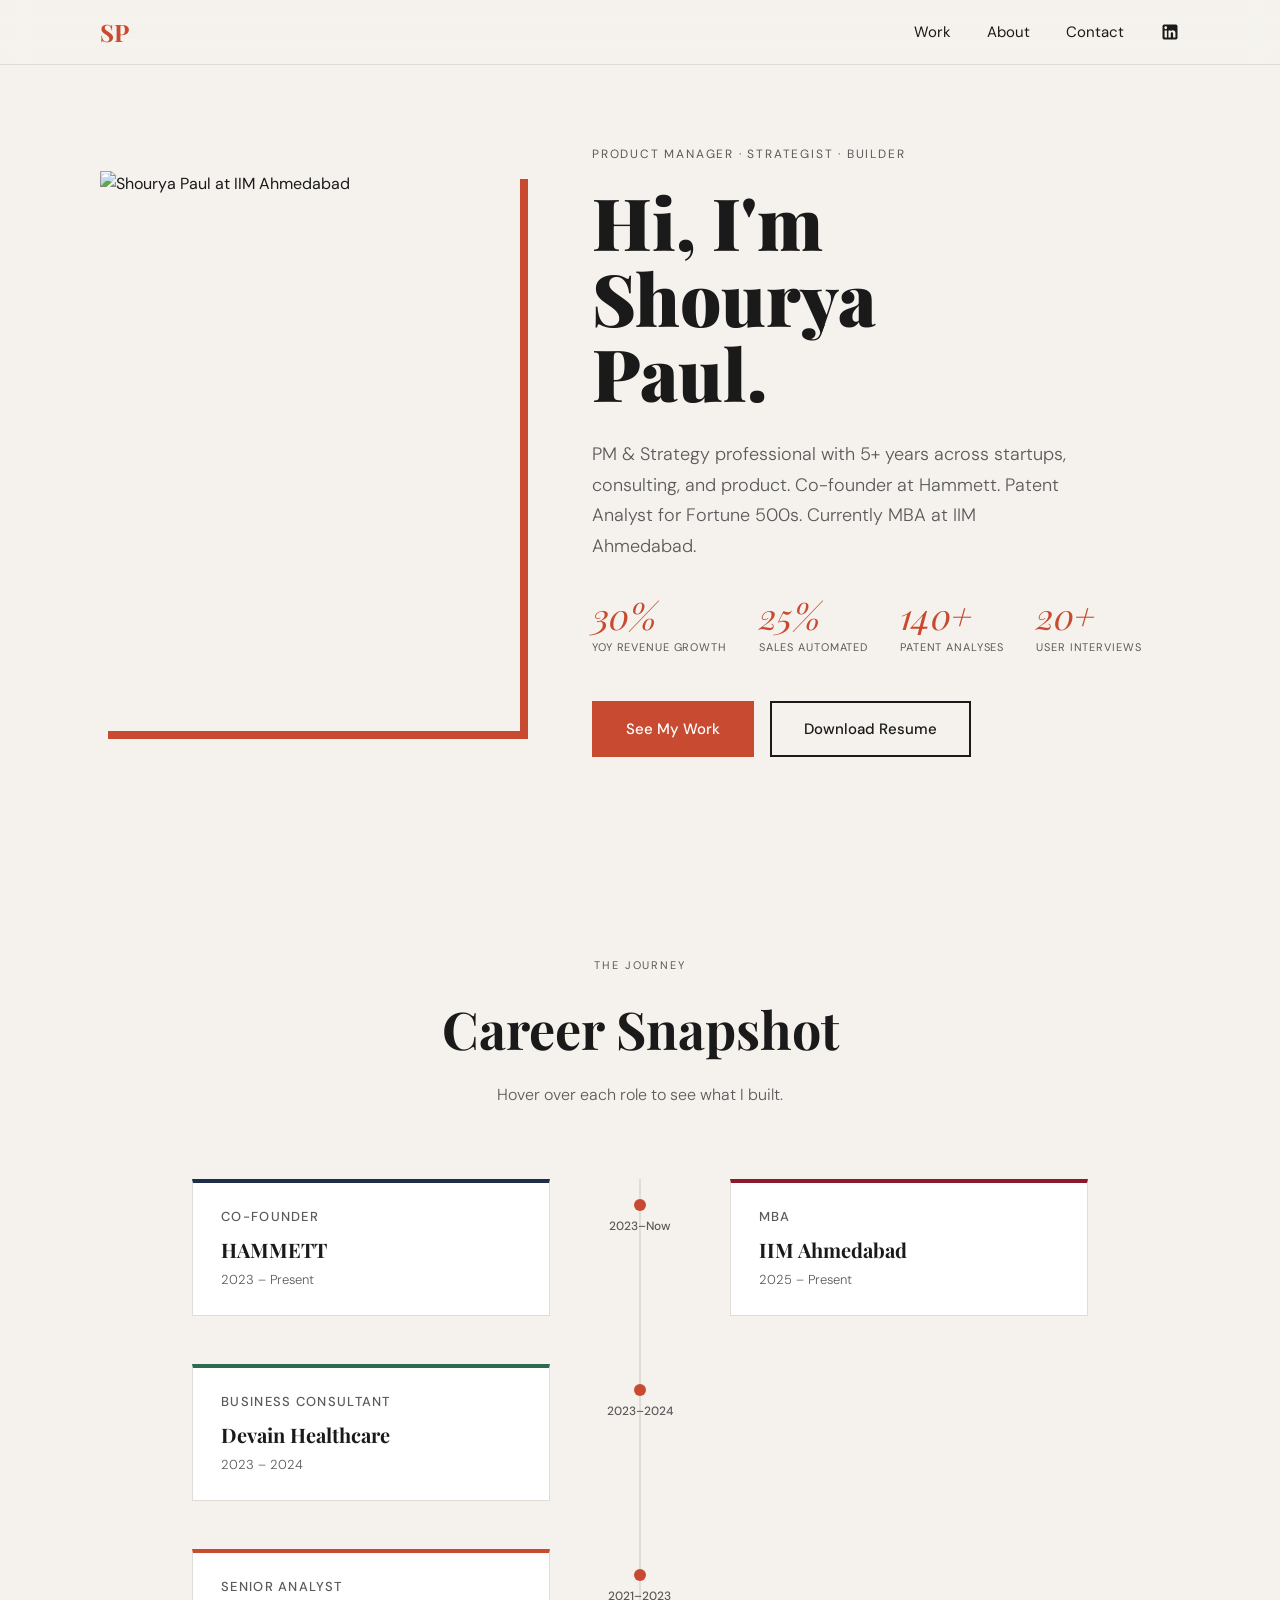
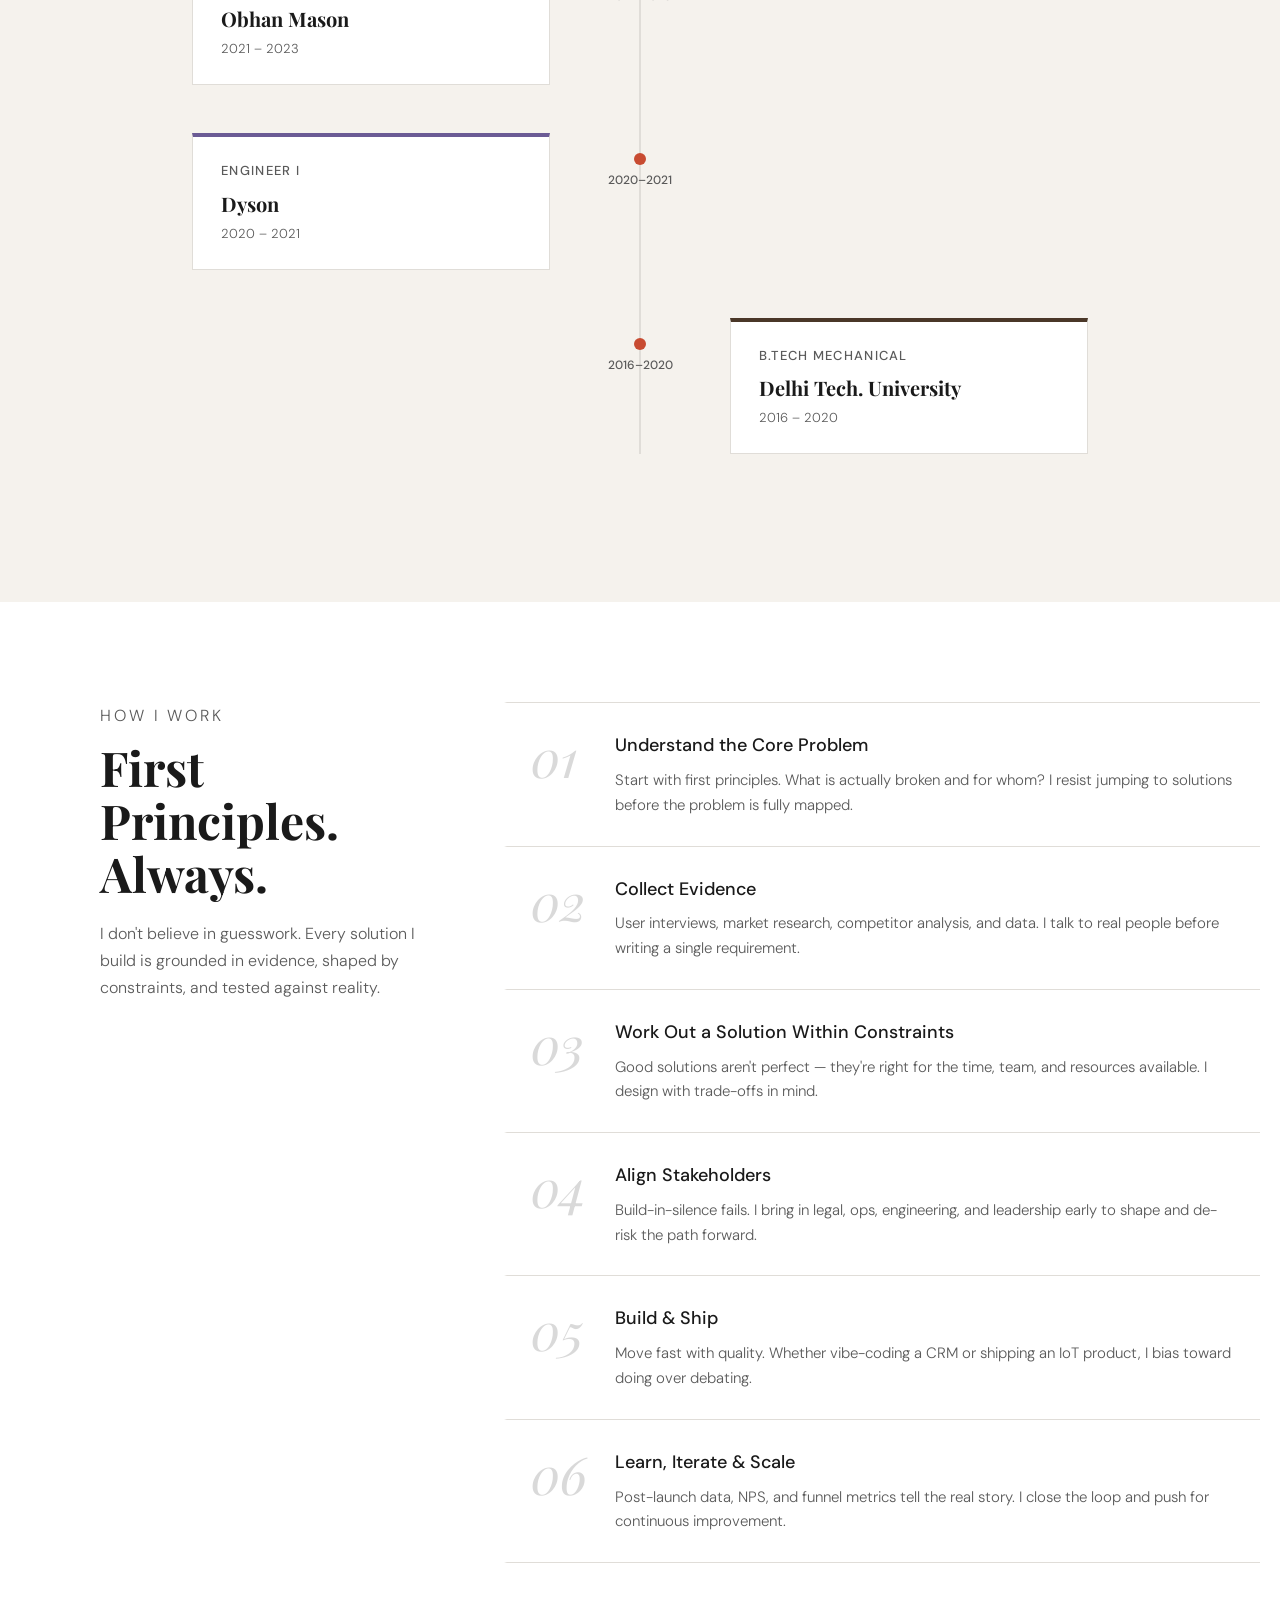
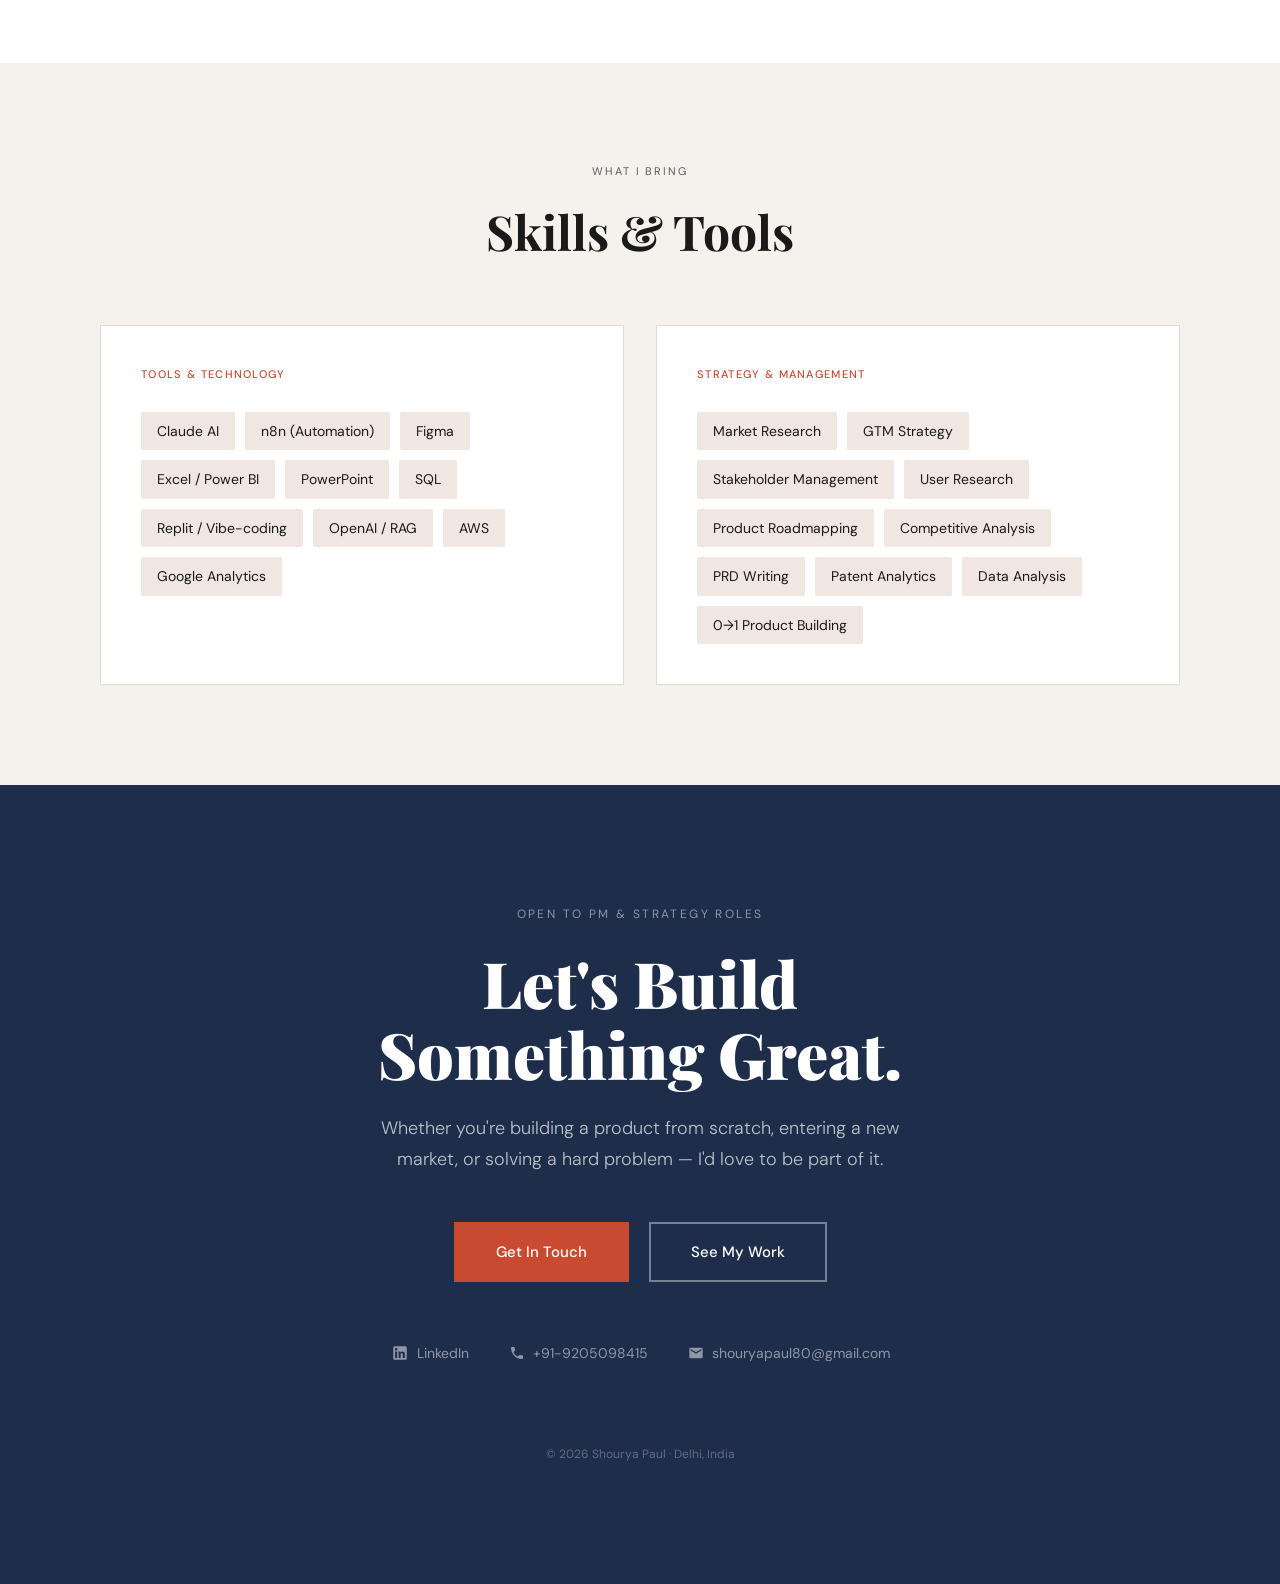
==== index.html @ 5bf144df "Add redesigned index.html" ====
<!DOCTYPE html>
<html lang="en">
<head>
  <meta charset="UTF-8">
  <meta name="viewport" content="width=device-width, initial-scale=1.0">
  <meta name="description" content="Shourya Paul — Product Manager, Strategist, Builder. MBA at IIM Ahmedabad. Co-founder at Hammett.">
  <title>Shourya Paul — PM & Strategy</title>
  <link href="https://fonts.googleapis.com/css2?family=Playfair+Display:ital,wght@0,700;0,900;1,700;1,900&family=DM+Sans:wght@300;400;500&display=swap" rel="stylesheet">

  <style>
    /* ===================== CSS VARIABLES ===================== */
    :root {
      --bg: #F5F2ED;
      --text-dark: #1A1A1A;
      --text-mid: #5A5A5A;
      --accent: #C84B31;
      --accent-light: #F0E6E2;
      --navy: #1E2D4A;
      --card-bg: #FFFFFF;
      --border: #E0DDD8;
    }

    /* ===================== RESET & BASE ===================== */
    *, *::before, *::after { box-sizing: border-box; margin: 0; padding: 0; }

    html { scroll-behavior: smooth; }

    body {
      background: var(--bg);
      color: var(--text-dark);
      font-family: 'DM Sans', sans-serif;
      font-weight: 400;
      line-height: 1.6;
      overflow-x: hidden;
    }

    a { text-decoration: none; color: inherit; }

    /* ===================== SCROLL FADE-IN ===================== */
    .fade-in-section {
      opacity: 0;
      transform: translateY(24px);
      transition: opacity 0.6s ease, transform 0.6s ease;
    }
    .fade-in-section.visible {
      opacity: 1;
      transform: translateY(0);
    }

    /* ===================== HERO FADE-UP ANIMATION ===================== */
    @keyframes fadeUp {
      from { opacity: 0; transform: translateY(20px); }
      to   { opacity: 1; transform: translateY(0); }
    }

    .anim-1 { animation: fadeUp 0.6s ease forwards; animation-delay: 0s; opacity: 0; }
    .anim-2 { animation: fadeUp 0.6s ease forwards; animation-delay: 0.15s; opacity: 0; }
    .anim-3 { animation: fadeUp 0.6s ease forwards; animation-delay: 0.3s; opacity: 0; }
    .anim-4 { animation: fadeUp 0.6s ease forwards; animation-delay: 0.45s; opacity: 0; }
    .anim-5 { animation: fadeUp 0.6s ease forwards; animation-delay: 0.6s; opacity: 0; }

    /* ===================== SECTION PADDING ===================== */
    .section-wrap {
      max-width: 1160px;
      margin: 0 auto;
      padding: 0 40px;
    }

    /* ===================== 1. NAV ===================== */
    nav {
      position: sticky;
      top: 0;
      z-index: 100;
      background: rgba(245, 242, 237, 0.85);
      backdrop-filter: blur(12px);
      -webkit-backdrop-filter: blur(12px);
      border-bottom: 1px solid var(--border);
    }

    .nav-inner {
      max-width: 1160px;
      margin: 0 auto;
      padding: 0 40px;
      height: 64px;
      display: flex;
      align-items: center;
      justify-content: space-between;
    }

    .nav-monogram {
      font-family: 'Playfair Display', serif;
      font-weight: 700;
      font-size: 24px;
      color: var(--accent);
      letter-spacing: 0.02em;
    }

    .nav-links {
      display: flex;
      align-items: center;
      gap: 36px;
      list-style: none;
    }

    .nav-links a {
      font-family: 'DM Sans', sans-serif;
      font-weight: 400;
      font-size: 15px;
      color: var(--text-dark);
      position: relative;
      transition: color 0.2s;
    }

    .nav-links a::after {
      content: '';
      position: absolute;
      bottom: -2px;
      left: 0;
      width: 0;
      height: 1px;
      background: var(--accent);
      transition: width 0.25s ease;
    }

    .nav-links a:hover { color: var(--accent); }
    .nav-links a:hover::after { width: 100%; }

    .nav-linkedin {
      display: flex;
      align-items: center;
    }

    .nav-linkedin svg { transition: opacity 0.2s; }
    .nav-linkedin:hover svg { opacity: 0.7; }

    /* ===================== 2. HERO ===================== */
    #hero {
      padding: 80px 0 100px;
    }

    .hero-grid {
      display: grid;
      grid-template-columns: 420px 1fr;
      gap: 72px;
      align-items: center;
    }

    .hero-image-wrap {
      transform: rotate(-1.5deg);
      flex-shrink: 0;
    }

    .hero-image-wrap img {
      width: 100%;
      aspect-ratio: 3/4;
      object-fit: cover;
      display: block;
      box-shadow: 8px 8px 0px var(--accent);
    }

    .hero-label {
      font-family: 'DM Sans', sans-serif;
      font-weight: 400;
      font-size: 12px;
      letter-spacing: 0.15em;
      color: var(--text-mid);
      text-transform: uppercase;
      margin-bottom: 20px;
    }

    h1.hero-name {
      font-family: 'Playfair Display', serif;
      font-weight: 900;
      font-size: 72px;
      line-height: 1.05;
      color: var(--text-dark);
      margin-bottom: 28px;
    }

    .hero-bio {
      font-family: 'DM Sans', sans-serif;
      font-weight: 300;
      font-size: 18px;
      color: var(--text-mid);
      max-width: 480px;
      line-height: 1.7;
      margin-bottom: 36px;
    }

    .metrics-bar {
      display: flex;
      gap: 32px;
      margin-bottom: 44px;
      flex-wrap: wrap;
    }

    .metric {
      display: flex;
      flex-direction: column;
    }

    .metric-number {
      font-family: 'Playfair Display', serif;
      font-style: italic;
      font-size: 36px;
      color: var(--accent);
      line-height: 1;
    }

    .metric-label {
      font-family: 'DM Sans', sans-serif;
      font-weight: 400;
      font-size: 11px;
      letter-spacing: 0.08em;
      text-transform: uppercase;
      color: var(--text-mid);
      margin-top: 6px;
    }

    .hero-ctas {
      display: flex;
      gap: 16px;
      flex-wrap: wrap;
    }

    .btn-filled {
      background: var(--accent);
      color: white;
      border: 2px solid var(--accent);
      padding: 14px 32px;
      font-family: 'DM Sans', sans-serif;
      font-weight: 500;
      font-size: 15px;
      cursor: pointer;
      transition: background 0.2s, color 0.2s;
      display: inline-block;
    }

    .btn-filled:hover {
      background: #a83a22;
      border-color: #a83a22;
    }

    .btn-outline {
      background: transparent;
      color: var(--text-dark);
      border: 2px solid var(--text-dark);
      padding: 14px 32px;
      font-family: 'DM Sans', sans-serif;
      font-weight: 500;
      font-size: 15px;
      cursor: pointer;
      transition: background 0.2s, color 0.2s;
      display: inline-block;
    }

    .btn-outline:hover {
      background: var(--text-dark);
      color: white;
    }

    /* ===================== SECTION LABEL STYLE ===================== */
    .section-label {
      font-family: 'DM Sans', sans-serif;
      font-weight: 400;
      font-size: 11px;
      letter-spacing: 0.18em;
      text-transform: uppercase;
      color: var(--text-mid);
      margin-bottom: 12px;
    }

    .section-h2 {
      font-family: 'Playfair Display', serif;
      font-weight: 700;
    }

    /* ===================== 3. CAREER SNAPSHOT ===================== */
    #career {
      padding: 100px 0;
      background: var(--bg);
    }

    .career-header {
      text-align: center;
      margin-bottom: 72px;
    }

    .career-header .section-h2 {
      font-size: 52px;
      color: var(--text-dark);
      margin-bottom: 12px;
    }

    .career-subtext {
      font-family: 'DM Sans', sans-serif;
      font-weight: 300;
      font-size: 16px;
      color: var(--text-mid);
    }

    /* Timeline */
    .timeline-container {
      position: relative;
      max-width: 960px;
      margin: 0 auto;
    }

    .timeline-center-line {
      position: absolute;
      left: 50%;
      top: 0;
      bottom: 0;
      width: 2px;
      background: var(--border);
      transform: translateX(-50%);
    }

    .timeline-row {
      display: flex;
      align-items: flex-start;
      gap: 0;
      margin-bottom: 48px;
      position: relative;
    }

    .timeline-row.left-side {
      flex-direction: row;
    }

    .timeline-row.right-side {
      flex-direction: row-reverse;
    }

    .timeline-card-wrap {
      width: 44%;
      padding: 0 32px;
      position: relative;
    }

    .timeline-spacer {
      width: 12%;
      display: flex;
      flex-direction: column;
      align-items: center;
      padding-top: 20px;
      flex-shrink: 0;
    }

    .timeline-dot {
      width: 12px;
      height: 12px;
      border-radius: 50%;
      background: var(--accent);
      flex-shrink: 0;
    }

    .timeline-year {
      font-family: 'DM Sans', sans-serif;
      font-weight: 500;
      font-size: 12px;
      color: var(--text-mid);
      margin-top: 6px;
      text-align: center;
      white-space: nowrap;
    }

    .timeline-card {
      background: var(--card-bg);
      border: 1px solid var(--border);
      border-top: 4px solid;
      padding: 24px 28px;
      position: relative;
      cursor: default;
      transition: transform 0.2s ease, box-shadow 0.2s ease;
    }

    .timeline-card:hover {
      transform: translateY(-2px);
      box-shadow: 0 8px 24px rgba(0,0,0,0.08);
    }

    .timeline-card-role {
      font-family: 'DM Sans', sans-serif;
      font-weight: 500;
      font-size: 13px;
      letter-spacing: 0.1em;
      text-transform: uppercase;
      color: var(--text-mid);
      margin-bottom: 6px;
    }

    .timeline-card-company {
      font-family: 'Playfair Display', serif;
      font-weight: 700;
      font-size: 20px;
      color: var(--text-dark);
      margin-bottom: 4px;
    }

    .timeline-card-period {
      font-family: 'DM Sans', sans-serif;
      font-weight: 300;
      font-size: 13px;
      color: var(--text-mid);
    }

    /* Tooltip */
    .timeline-tooltip {
      opacity: 0;
      transform: translateY(8px);
      transition: opacity 0.25s ease, transform 0.25s ease;
      pointer-events: none;
      position: absolute;
      top: calc(100% + 8px);
      left: 0;
      background: white;
      border-left: 4px solid var(--navy);
      box-shadow: 0 8px 24px rgba(0,0,0,0.12);
      padding: 16px 20px;
      border-radius: 4px;
      font-family: 'DM Sans', sans-serif;
      font-size: 14px;
      line-height: 1.6;
      max-width: 280px;
      z-index: 10;
      color: var(--text-dark);
    }

    .timeline-tooltip.active {
      opacity: 1;
      transform: translateY(0);
    }

    /* ===================== 4. WORK PHILOSOPHY ===================== */
    #philosophy {
      padding: 100px 0;
      background: white;
    }

    .philosophy-grid {
      display: grid;
      grid-template-columns: 30% 70%;
      gap: 80px;
      align-items: start;
    }

    .philosophy-left .section-h2 {
      font-size: 48px;
      color: var(--text-dark);
      line-height: 1.1;
      margin-bottom: 20px;
    }

    .philosophy-left p {
      font-family: 'DM Sans', sans-serif;
      font-weight: 300;
      font-size: 16px;
      color: var(--text-mid);
      line-height: 1.7;
    }

    .philosophy-steps {
      list-style: none;
    }

    .philosophy-step {
      display: flex;
      gap: 24px;
      align-items: flex-start;
      padding: 28px 24px;
      border-bottom: 1px solid var(--border);
      transition: background 0.2s ease, border-left 0.2s ease;
      border-left: 3px solid transparent;
      cursor: default;
    }

    .philosophy-step:first-child {
      border-top: 1px solid var(--border);
    }

    .philosophy-step:hover {
      background: var(--accent-light);
      border-left-color: var(--accent);
    }

    .step-number {
      font-family: 'Playfair Display', serif;
      font-style: italic;
      font-size: 52px;
      color: var(--accent-light);
      line-height: 1;
      flex-shrink: 0;
      width: 60px;
      filter: contrast(1.5) brightness(0.85);
    }

    .philosophy-step:hover .step-number {
      color: #e5c0b8;
    }

    .step-content {}

    .step-title {
      font-family: 'DM Sans', sans-serif;
      font-weight: 500;
      font-size: 18px;
      color: var(--text-dark);
      margin-bottom: 8px;
    }

    .step-desc {
      font-family: 'DM Sans', sans-serif;
      font-weight: 300;
      font-size: 15px;
      color: var(--text-mid);
      line-height: 1.65;
    }

    /* ===================== 5. SKILLS ===================== */
    #skills {
      padding: 100px 0;
      background: var(--bg);
    }

    .skills-header {
      text-align: center;
      margin-bottom: 56px;
    }

    .skills-header .section-h2 {
      font-size: 48px;
      color: var(--text-dark);
    }

    .skills-grid {
      display: grid;
      grid-template-columns: 1fr 1fr;
      gap: 32px;
    }

    .skills-card {
      background: var(--card-bg);
      border: 1px solid var(--border);
      padding: 40px;
    }

    .skills-card-heading {
      font-family: 'DM Sans', sans-serif;
      font-weight: 500;
      font-size: 11px;
      letter-spacing: 0.12em;
      text-transform: uppercase;
      color: var(--accent);
      margin-bottom: 28px;
    }

    .pills {
      display: flex;
      flex-wrap: wrap;
      gap: 10px;
    }

    .pill {
      background: var(--accent-light);
      color: var(--text-dark);
      padding: 8px 16px;
      font-family: 'DM Sans', sans-serif;
      font-weight: 400;
      font-size: 14px;
      border-radius: 2px;
      transition: background 0.2s, color 0.2s;
      cursor: default;
    }

    .pill:hover {
      background: var(--navy);
      color: white;
    }

    /* ===================== 6. CTA SECTION ===================== */
    #cta {
      padding: 120px 0;
      background: var(--navy);
      text-align: center;
    }

    .cta-label {
      font-family: 'DM Sans', sans-serif;
      font-weight: 400;
      font-size: 12px;
      letter-spacing: 0.2em;
      text-transform: uppercase;
      color: rgba(255,255,255,0.5);
      margin-bottom: 24px;
    }

    h2.cta-heading {
      font-family: 'Playfair Display', serif;
      font-weight: 900;
      font-size: 64px;
      color: white;
      line-height: 1.1;
      margin-bottom: 24px;
    }

    .cta-body {
      font-family: 'DM Sans', sans-serif;
      font-weight: 300;
      font-size: 18px;
      color: rgba(255,255,255,0.7);
      max-width: 520px;
      margin: 0 auto;
      line-height: 1.7;
    }

    .cta-buttons {
      display: flex;
      justify-content: center;
      gap: 20px;
      margin-top: 48px;
      flex-wrap: wrap;
    }

    .btn-cta-filled {
      background: var(--accent);
      color: white;
      border: 2px solid var(--accent);
      padding: 16px 40px;
      font-family: 'DM Sans', sans-serif;
      font-weight: 500;
      font-size: 15px;
      cursor: pointer;
      transition: background 0.2s;
      display: inline-block;
    }

    .btn-cta-filled:hover { background: #a83a22; border-color: #a83a22; }

    .btn-cta-outline {
      background: transparent;
      color: white;
      border: 2px solid rgba(255,255,255,0.4);
      padding: 16px 40px;
      font-family: 'DM Sans', sans-serif;
      font-weight: 500;
      font-size: 15px;
      cursor: pointer;
      transition: border-color 0.2s, background 0.2s;
      display: inline-block;
    }

    .btn-cta-outline:hover {
      border-color: white;
      background: rgba(255,255,255,0.08);
    }

    .cta-contact-row {
      display: flex;
      justify-content: center;
      align-items: center;
      gap: 40px;
      margin-top: 60px;
      opacity: 0.5;
      color: white;
      flex-wrap: wrap;
    }

    .cta-contact-row a {
      color: white;
      font-family: 'DM Sans', sans-serif;
      font-size: 14px;
      display: flex;
      align-items: center;
      gap: 8px;
      transition: opacity 0.2s;
    }

    .cta-contact-row a:hover { opacity: 0.8; }

    .cta-footer-line {
      margin-top: 80px;
      font-family: 'DM Sans', sans-serif;
      font-size: 12px;
      color: rgba(255,255,255,0.3);
    }

    /* ===================== RESPONSIVE ===================== */
    @media (max-width: 900px) {
      .hero-grid {
        grid-template-columns: 300px 1fr;
        gap: 48px;
      }
      h1.hero-name { font-size: 56px; }
    }

    @media (max-width: 768px) {
      .section-wrap { padding: 0 24px; }
      .nav-inner { padding: 0 24px; }

      .hero-grid {
        grid-template-columns: 1fr;
        gap: 40px;
      }
      .hero-image-wrap { max-width: 280px; margin: 0 auto; }
      h1.hero-name { font-size: 48px; }

      .metrics-bar {
        display: grid;
        grid-template-columns: 1fr 1fr;
        gap: 24px;
      }

      .timeline-center-line { display: none; }
      .timeline-row { display: block; }
      .timeline-card-wrap { width: 90%; margin: 0 auto 24px; padding: 0; }
      .timeline-spacer { display: none; }

      .philosophy-grid { grid-template-columns: 1fr; gap: 40px; }
      .philosophy-left .section-h2 { font-size: 36px; }

      .skills-grid { grid-template-columns: 1fr; }

      h2.cta-heading { font-size: 40px; }

      #hero { padding: 48px 0 60px; }
      #career, #philosophy, #skills { padding: 60px 0; }
      #cta { padding: 80px 0; }

      .nav-links { gap: 20px; }
    }
  </style>
</head>
<body>

  <!-- ===================== NAV ===================== -->
  <nav>
    <div class="nav-inner">
      <a href="/" class="nav-monogram">SP</a>
      <ul class="nav-links">
        <li><a href="/work.html">Work</a></li>
        <li><a href="/about.html">About</a></li>
        <li><a href="/contact.html">Contact</a></li>
        <li>
          <a href="https://linkedin.com/in/shourya-paul22" target="_blank" rel="noopener noreferrer" class="nav-linkedin" aria-label="LinkedIn">
            <svg width="20" height="20" viewBox="0 0 24 24" fill="#1A1A1A">
              <path d="M19 3a2 2 0 0 1 2 2v14a2 2 0 0 1-2 2H5a2 2 0 0 1-2-2V5a2 2 0 0 1 2-2h14m-.5 15.5v-5.3a3.26 3.26 0 0 0-3.26-3.26c-.85 0-1.84.52-2.32 1.3v-1.11h-2.79v8.37h2.79v-4.93c0-.77.62-1.4 1.39-1.4a1.4 1.4 0 0 1 1.4 1.4v4.93h2.79M6.88 8.56a1.68 1.68 0 0 0 1.68-1.68c0-.93-.75-1.69-1.68-1.69a1.69 1.69 0 0 0-1.69 1.69c0 .93.76 1.68 1.69 1.68m1.39 9.94v-8.37H5.5v8.37h2.77z"/>
            </svg>
          </a>
        </li>
      </ul>
    </div>
  </nav>

  <!-- ===================== HERO ===================== -->
  <section id="hero">
    <div class="section-wrap">
      <div class="hero-grid">

        <!-- Left: Photo -->
        <div class="hero-image-wrap anim-1">
          <img src="assets/images/iim-sp.jpg" alt="Shourya Paul at IIM Ahmedabad">
        </div>

        <!-- Right: Text -->
        <div class="hero-text">
          <p class="hero-label anim-1">Product Manager &middot; Strategist &middot; Builder</p>

          <h1 class="hero-name anim-2">Hi, I'm<br>Shourya<br>Paul.</h1>

          <p class="hero-bio anim-3">PM &amp; Strategy professional with 5+ years across startups, consulting, and product. Co-founder at Hammett. Patent Analyst for Fortune 500s. Currently MBA at IIM Ahmedabad.</p>

          <div class="metrics-bar anim-4">
            <div class="metric">
              <span class="metric-number">30%</span>
              <span class="metric-label">YoY Revenue Growth</span>
            </div>
            <div class="metric">
              <span class="metric-number">25%</span>
              <span class="metric-label">Sales Automated</span>
            </div>
            <div class="metric">
              <span class="metric-number">140+</span>
              <span class="metric-label">Patent Analyses</span>
            </div>
            <div class="metric">
              <span class="metric-number">20+</span>
              <span class="metric-label">User Interviews</span>
            </div>
          </div>

          <div class="hero-ctas anim-5">
            <a href="/work.html" class="btn-filled">See My Work</a>
            <a href="resume.pdf" class="btn-outline" download>Download Resume</a>
          </div>
        </div>

      </div>
    </div>
  </section>

  <!-- ===================== CAREER SNAPSHOT ===================== -->
  <section id="career" class="fade-in-section">
    <div class="section-wrap">
      <div class="career-header">
        <p class="section-label">The Journey</p>
        <h2 class="section-h2">Career Snapshot</h2>
        <p class="career-subtext">Hover over each role to see what I built.</p>
      </div>

      <div class="timeline-container">
        <div class="timeline-center-line"></div>

        <!-- Row 1: Hammett (Left) + IIM (Right) -->
        <div class="timeline-row left-side">
          <div class="timeline-card-wrap">
            <div class="timeline-card" style="border-top-color: #1E2D4A;">
              <div class="timeline-card-role">Co-Founder</div>
              <div class="timeline-card-company">HAMMETT</div>
              <div class="timeline-card-period">2023 – Present</div>
              <div class="timeline-tooltip">Built IoT products for pool automation. Grew revenue 30% YoY. Shipped RAG chatbot (25% inquiry automation), Power BI dashboards, and a custom CRM. Led 20+ user interviews to drive product decisions.</div>
            </div>
          </div>
          <div class="timeline-spacer">
            <div class="timeline-dot"></div>
            <div class="timeline-year">2023–Now</div>
          </div>
          <div class="timeline-card-wrap">
            <div class="timeline-card" style="border-top-color: #8B1A2E;">
              <div class="timeline-card-role">MBA</div>
              <div class="timeline-card-company">IIM Ahmedabad</div>
              <div class="timeline-card-period">2025 – Present</div>
              <div class="timeline-tooltip">Blended PGP program. Focused on strategy, product management, and business leadership.</div>
            </div>
          </div>
        </div>

        <!-- Row 2: Devain (Left) -->
        <div class="timeline-row left-side">
          <div class="timeline-card-wrap">
            <div class="timeline-card" style="border-top-color: #2D6A4F;">
              <div class="timeline-card-role">Business Consultant</div>
              <div class="timeline-card-company">Devain Healthcare</div>
              <div class="timeline-card-period">2023 – 2024</div>
              <div class="timeline-tooltip">Launched a hospital discovery platform. Led product roadmap, SEO improvements, and scoped the mobile app for next phase.</div>
            </div>
          </div>
          <div class="timeline-spacer">
            <div class="timeline-dot"></div>
            <div class="timeline-year">2023–2024</div>
          </div>
          <div class="timeline-card-wrap"></div>
        </div>

        <!-- Row 3: Obhan Mason (Left) -->
        <div class="timeline-row left-side">
          <div class="timeline-card-wrap">
            <div class="timeline-card" style="border-top-color: #C84B31;">
              <div class="timeline-card-role">Senior Analyst</div>
              <div class="timeline-card-company">Obhan Mason</div>
              <div class="timeline-card-period">2021 – 2023</div>
              <div class="timeline-tooltip">140+ patentability analyses for Fortune 500 clients in mobility &amp; EV. Conducted teardown analysis for 10+ litigation cases. Built AI policy to streamline patent drafting.</div>
            </div>
          </div>
          <div class="timeline-spacer">
            <div class="timeline-dot"></div>
            <div class="timeline-year">2021–2023</div>
          </div>
          <div class="timeline-card-wrap"></div>
        </div>

        <!-- Row 4: Dyson (Left) -->
        <div class="timeline-row left-side">
          <div class="timeline-card-wrap">
            <div class="timeline-card" style="border-top-color: #6B5B95;">
              <div class="timeline-card-role">Engineer I</div>
              <div class="timeline-card-company">Dyson</div>
              <div class="timeline-card-period">2020 – 2021</div>
              <div class="timeline-tooltip">Root-cause analysis of appliance failures. Implemented maintenance practices during COVID, reducing downtime by 8%.</div>
            </div>
          </div>
          <div class="timeline-spacer">
            <div class="timeline-dot"></div>
            <div class="timeline-year">2020–2021</div>
          </div>
          <div class="timeline-card-wrap"></div>
        </div>

        <!-- Row 5: DTU (Right) -->
        <div class="timeline-row right-side">
          <div class="timeline-card-wrap">
            <div class="timeline-card" style="border-top-color: #4A3728;">
              <div class="timeline-card-role">B.Tech Mechanical</div>
              <div class="timeline-card-company">Delhi Tech. University</div>
              <div class="timeline-card-period">2016 – 2020</div>
              <div class="timeline-tooltip">7.7 GPA. Published research paper at SAE US World Congress. Led sponsorship for EV Formula Student team, securing 8+ lakh INR.</div>
            </div>
          </div>
          <div class="timeline-spacer">
            <div class="timeline-dot"></div>
            <div class="timeline-year">2016–2020</div>
          </div>
          <div class="timeline-card-wrap"></div>
        </div>

      </div>
    </div>
  </section>

  <!-- ===================== WORK PHILOSOPHY ===================== -->
  <section id="philosophy" class="fade-in-section">
    <div class="section-wrap">
      <div class="philosophy-grid">

        <div class="philosophy-left">
          <p class="section-label">How I Work</p>
          <h2 class="section-h2">First Principles.<br>Always.</h2>
          <p>I don't believe in guesswork. Every solution I build is grounded in evidence, shaped by constraints, and tested against reality.</p>
        </div>

        <div class="philosophy-right">
          <ul class="philosophy-steps">
            <li class="philosophy-step">
              <span class="step-number">01</span>
              <div class="step-content">
                <div class="step-title">Understand the Core Problem</div>
                <div class="step-desc">Start with first principles. What is actually broken and for whom? I resist jumping to solutions before the problem is fully mapped.</div>
              </div>
            </li>
            <li class="philosophy-step">
              <span class="step-number">02</span>
              <div class="step-content">
                <div class="step-title">Collect Evidence</div>
                <div class="step-desc">User interviews, market research, competitor analysis, and data. I talk to real people before writing a single requirement.</div>
              </div>
            </li>
            <li class="philosophy-step">
              <span class="step-number">03</span>
              <div class="step-content">
                <div class="step-title">Work Out a Solution Within Constraints</div>
                <div class="step-desc">Good solutions aren't perfect — they're right for the time, team, and resources available. I design with trade-offs in mind.</div>
              </div>
            </li>
            <li class="philosophy-step">
              <span class="step-number">04</span>
              <div class="step-content">
                <div class="step-title">Align Stakeholders</div>
                <div class="step-desc">Build-in-silence fails. I bring in legal, ops, engineering, and leadership early to shape and de-risk the path forward.</div>
              </div>
            </li>
            <li class="philosophy-step">
              <span class="step-number">05</span>
              <div class="step-content">
                <div class="step-title">Build & Ship</div>
                <div class="step-desc">Move fast with quality. Whether vibe-coding a CRM or shipping an IoT product, I bias toward doing over debating.</div>
              </div>
            </li>
            <li class="philosophy-step">
              <span class="step-number">06</span>
              <div class="step-content">
                <div class="step-title">Learn, Iterate & Scale</div>
                <div class="step-desc">Post-launch data, NPS, and funnel metrics tell the real story. I close the loop and push for continuous improvement.</div>
              </div>
            </li>
          </ul>
        </div>

      </div>
    </div>
  </section>

  <!-- ===================== SKILLS ===================== -->
  <section id="skills" class="fade-in-section">
    <div class="section-wrap">
      <div class="skills-header">
        <p class="section-label">What I Bring</p>
        <h2 class="section-h2">Skills &amp; Tools</h2>
      </div>

      <div class="skills-grid">
        <!-- Tools -->
        <div class="skills-card">
          <div class="skills-card-heading">Tools &amp; Technology</div>
          <div class="pills">
            <span class="pill">Claude AI</span>
            <span class="pill">n8n (Automation)</span>
            <span class="pill">Figma</span>
            <span class="pill">Excel / Power BI</span>
            <span class="pill">PowerPoint</span>
            <span class="pill">SQL</span>
            <span class="pill">Replit / Vibe-coding</span>
            <span class="pill">OpenAI / RAG</span>
            <span class="pill">AWS</span>
            <span class="pill">Google Analytics</span>
          </div>
        </div>

        <!-- Management -->
        <div class="skills-card">
          <div class="skills-card-heading">Strategy &amp; Management</div>
          <div class="pills">
            <span class="pill">Market Research</span>
            <span class="pill">GTM Strategy</span>
            <span class="pill">Stakeholder Management</span>
            <span class="pill">User Research</span>
            <span class="pill">Product Roadmapping</span>
            <span class="pill">Competitive Analysis</span>
            <span class="pill">PRD Writing</span>
            <span class="pill">Patent Analytics</span>
            <span class="pill">Data Analysis</span>
            <span class="pill">0→1 Product Building</span>
          </div>
        </div>
      </div>
    </div>
  </section>

  <!-- ===================== CTA ===================== -->
  <section id="cta" class="fade-in-section">
    <div class="section-wrap">
      <p class="cta-label">Open to PM &amp; Strategy Roles</p>
      <h2 class="cta-heading">Let's Build<br>Something Great.</h2>
      <p class="cta-body">Whether you're building a product from scratch, entering a new market, or solving a hard problem — I'd love to be part of it.</p>

      <div class="cta-buttons">
        <a href="mailto:shouryapaul80@gmail.com" class="btn-cta-filled">Get In Touch</a>
        <a href="/work.html" class="btn-cta-outline">See My Work</a>
      </div>

      <div class="cta-contact-row">
        <a href="https://linkedin.com/in/shourya-paul22" target="_blank" rel="noopener noreferrer">
          <svg width="18" height="18" viewBox="0 0 24 24" fill="white">
            <path d="M19 3a2 2 0 0 1 2 2v14a2 2 0 0 1-2 2H5a2 2 0 0 1-2-2V5a2 2 0 0 1 2-2h14m-.5 15.5v-5.3a3.26 3.26 0 0 0-3.26-3.26c-.85 0-1.84.52-2.32 1.3v-1.11h-2.79v8.37h2.79v-4.93c0-.77.62-1.4 1.39-1.4a1.4 1.4 0 0 1 1.4 1.4v4.93h2.79M6.88 8.56a1.68 1.68 0 0 0 1.68-1.68c0-.93-.75-1.69-1.68-1.69a1.69 1.69 0 0 0-1.69 1.69c0 .93.76 1.68 1.69 1.68m1.39 9.94v-8.37H5.5v8.37h2.77z"/>
          </svg>
          LinkedIn
        </a>
        <a href="tel:+919205098415">
          <svg width="16" height="16" viewBox="0 0 24 24" fill="white">
            <path d="M6.62 10.79c1.44 2.83 3.76 5.14 6.59 6.59l2.2-2.2c.27-.27.67-.36 1.02-.24 1.12.37 2.33.57 3.57.57.55 0 1 .45 1 1V20c0 .55-.45 1-1 1-9.39 0-17-7.61-17-17 0-.55.45-1 1-1h3.5c.55 0 1 .45 1 1 0 1.25.2 2.45.57 3.57.11.35.03.74-.25 1.02l-2.2 2.2z"/>
          </svg>
          +91-9205098415
        </a>
        <a href="mailto:shouryapaul80@gmail.com">
          <svg width="16" height="16" viewBox="0 0 24 24" fill="white">
            <path d="M20 4H4c-1.1 0-1.99.9-1.99 2L2 18c0 1.1.89 2 2 2h16c1.1 0 2-.9 2-2V6c0-1.1-.9-2-2-2zm0 4l-8 5-8-5V6l8 5 8-5v2z"/>
          </svg>
          shouryapaul80@gmail.com
        </a>
      </div>

      <p class="cta-footer-line">© 2026 Shourya Paul &middot; Delhi, India</p>
    </div>
  </section>

  <!-- ===================== JS ===================== -->
  <script>
    // 1. Smooth scroll for anchor links
    document.querySelectorAll('a[href^="#"]').forEach(a => {
      a.addEventListener('click', e => {
        e.preventDefault();
        document.querySelector(a.getAttribute('href'))?.scrollIntoView({ behavior: 'smooth' });
      });
    });

    // 2. Timeline card hover — show/hide detail tooltip
    document.querySelectorAll('.timeline-card').forEach(card => {
      const tooltip = card.querySelector('.timeline-tooltip');
      if (!tooltip) return;
      card.addEventListener('mouseenter', () => tooltip.classList.add('active'));
      card.addEventListener('mouseleave', () => tooltip.classList.remove('active'));
    });

    // 3. Scroll-triggered fade-in for sections
    const observer = new IntersectionObserver((entries) => {
      entries.forEach(e => {
        if (e.isIntersecting) e.target.classList.add('visible');
      });
    }, { threshold: 0.1 });

    document.querySelectorAll('.fade-in-section').forEach(el => observer.observe(el));
  </script>

</body>
</html>
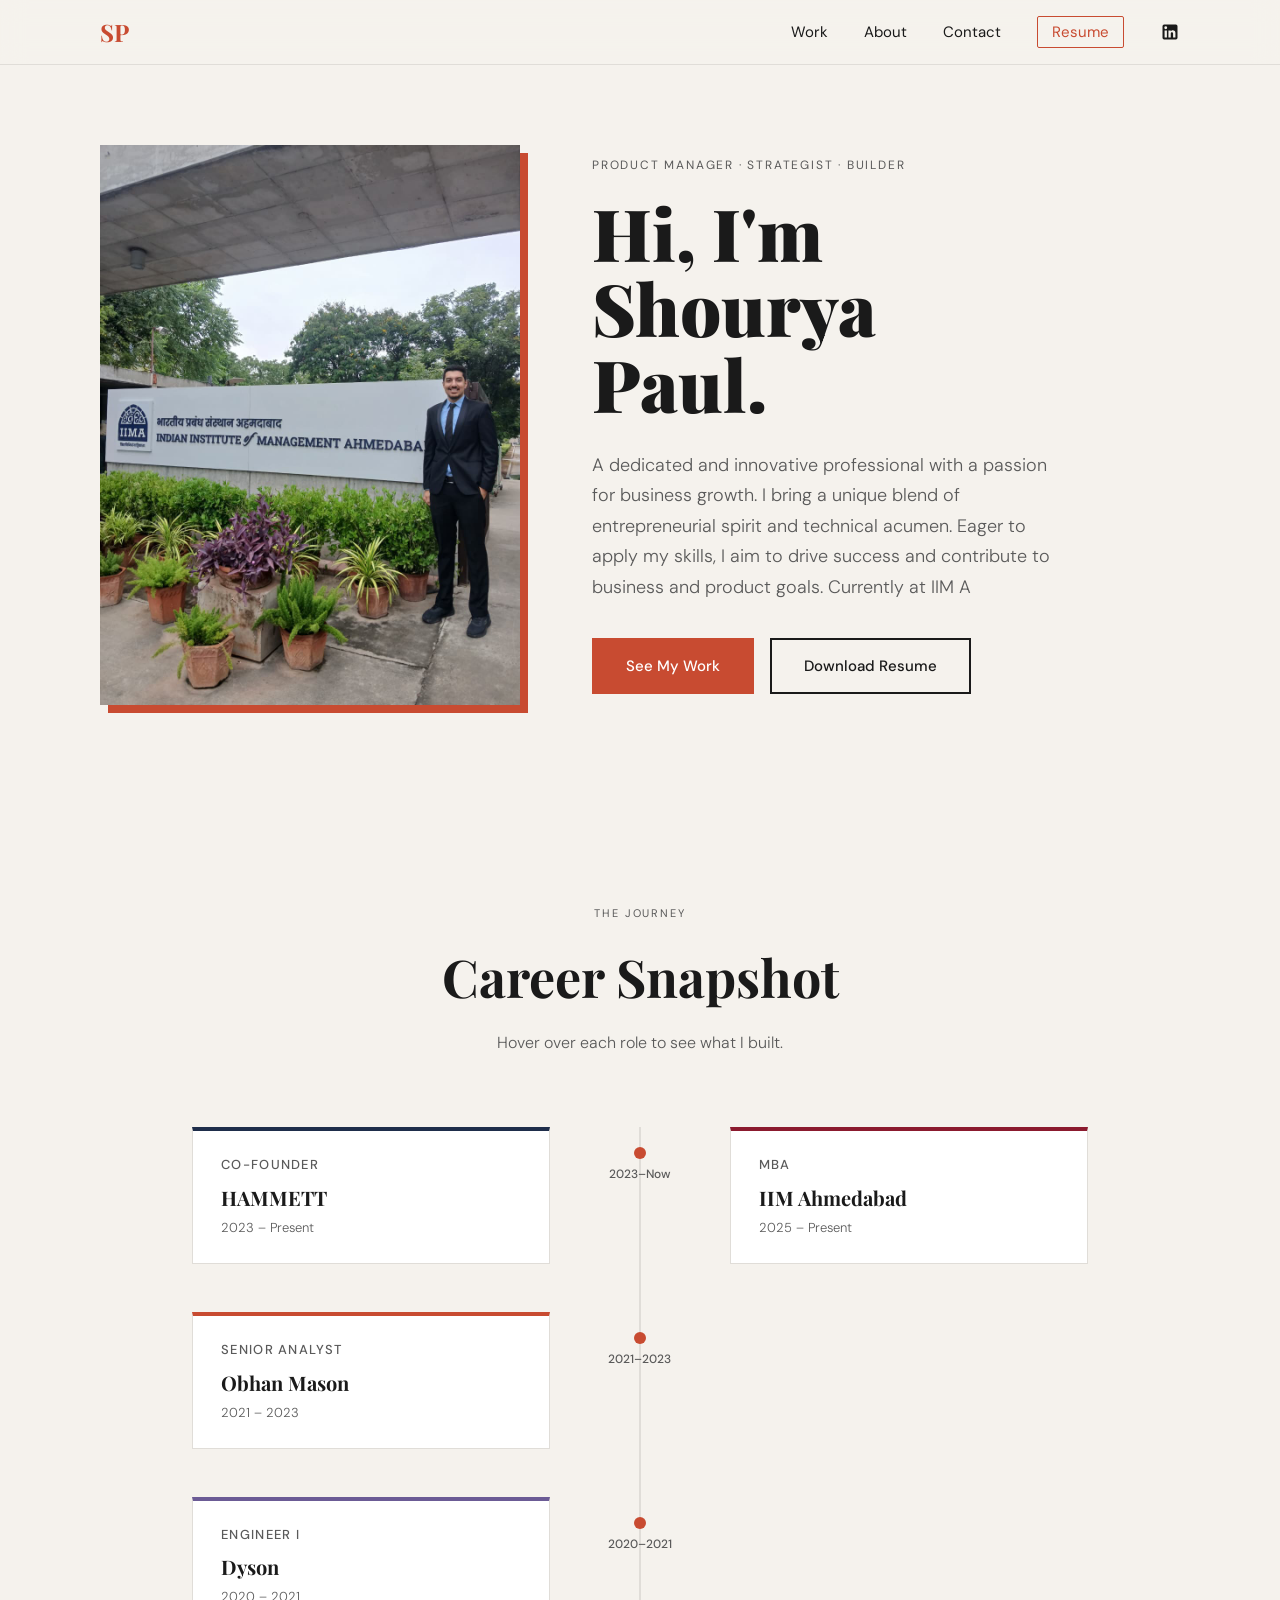
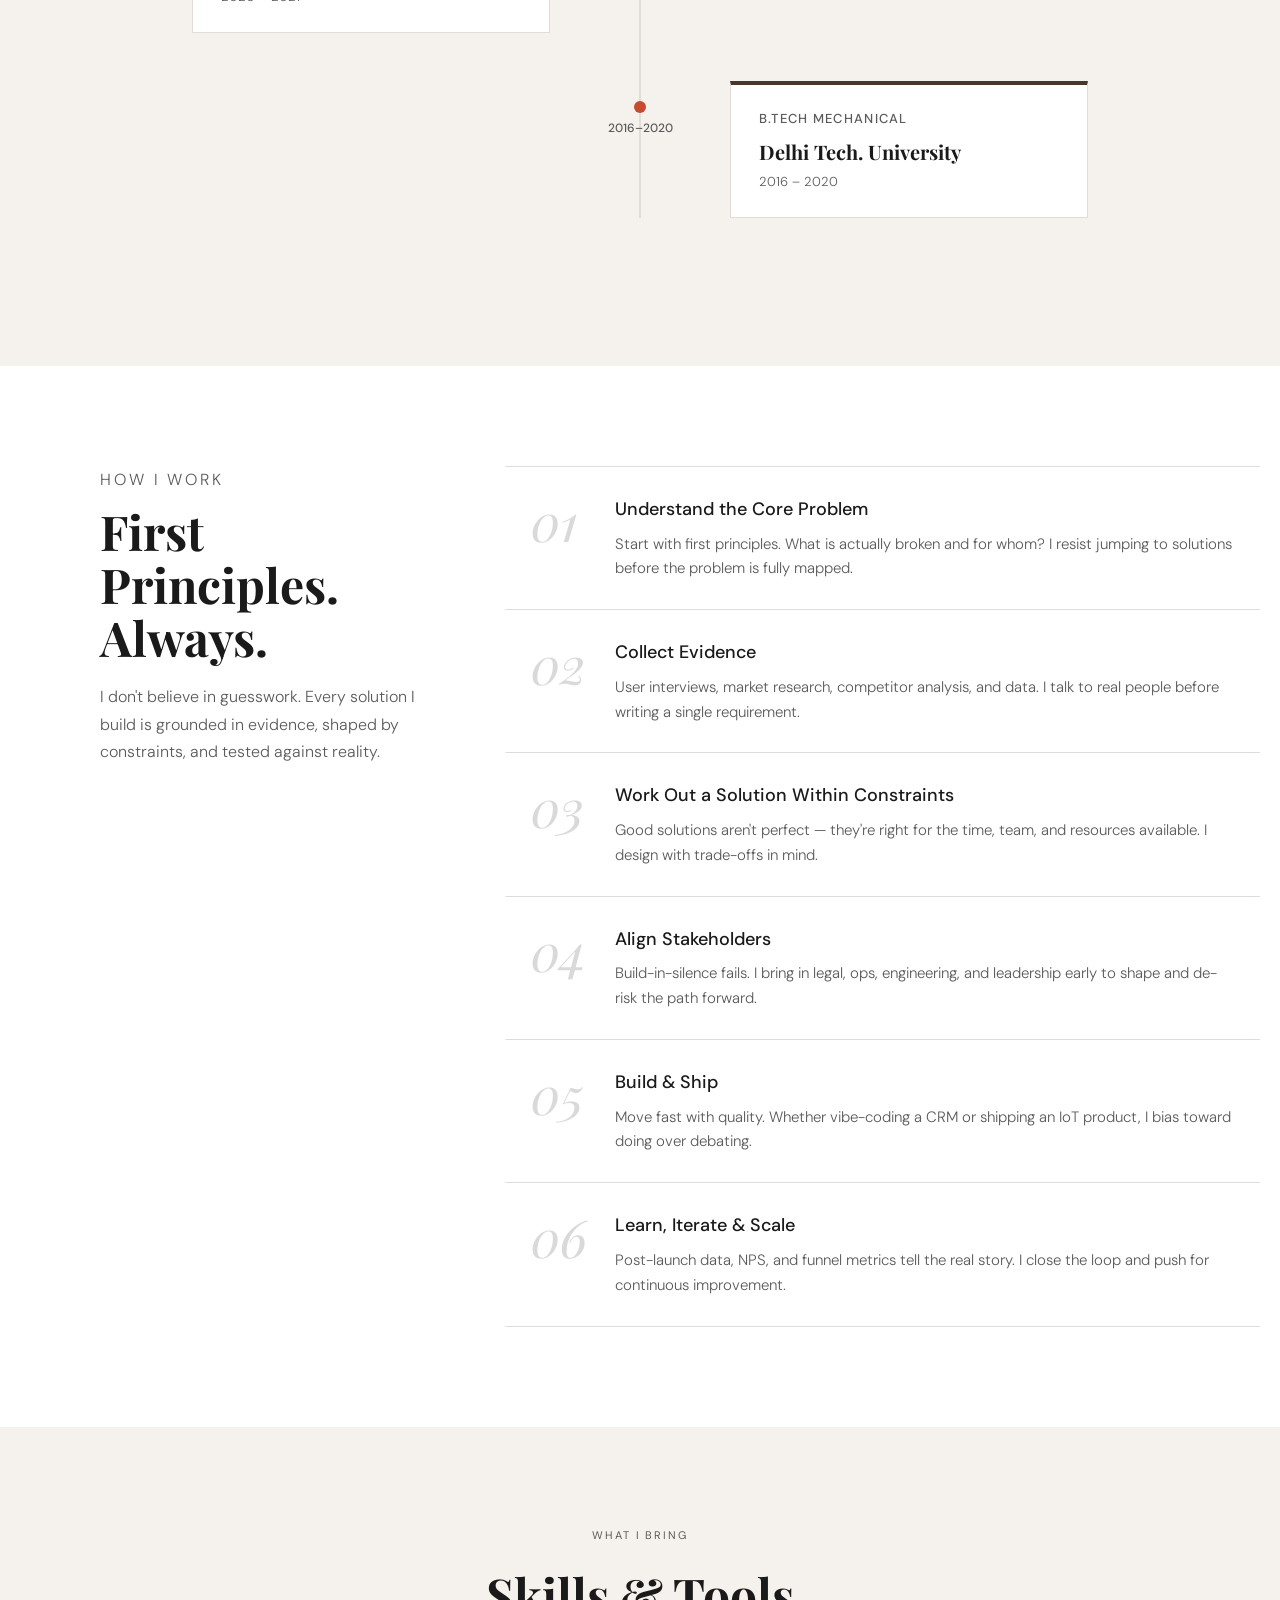
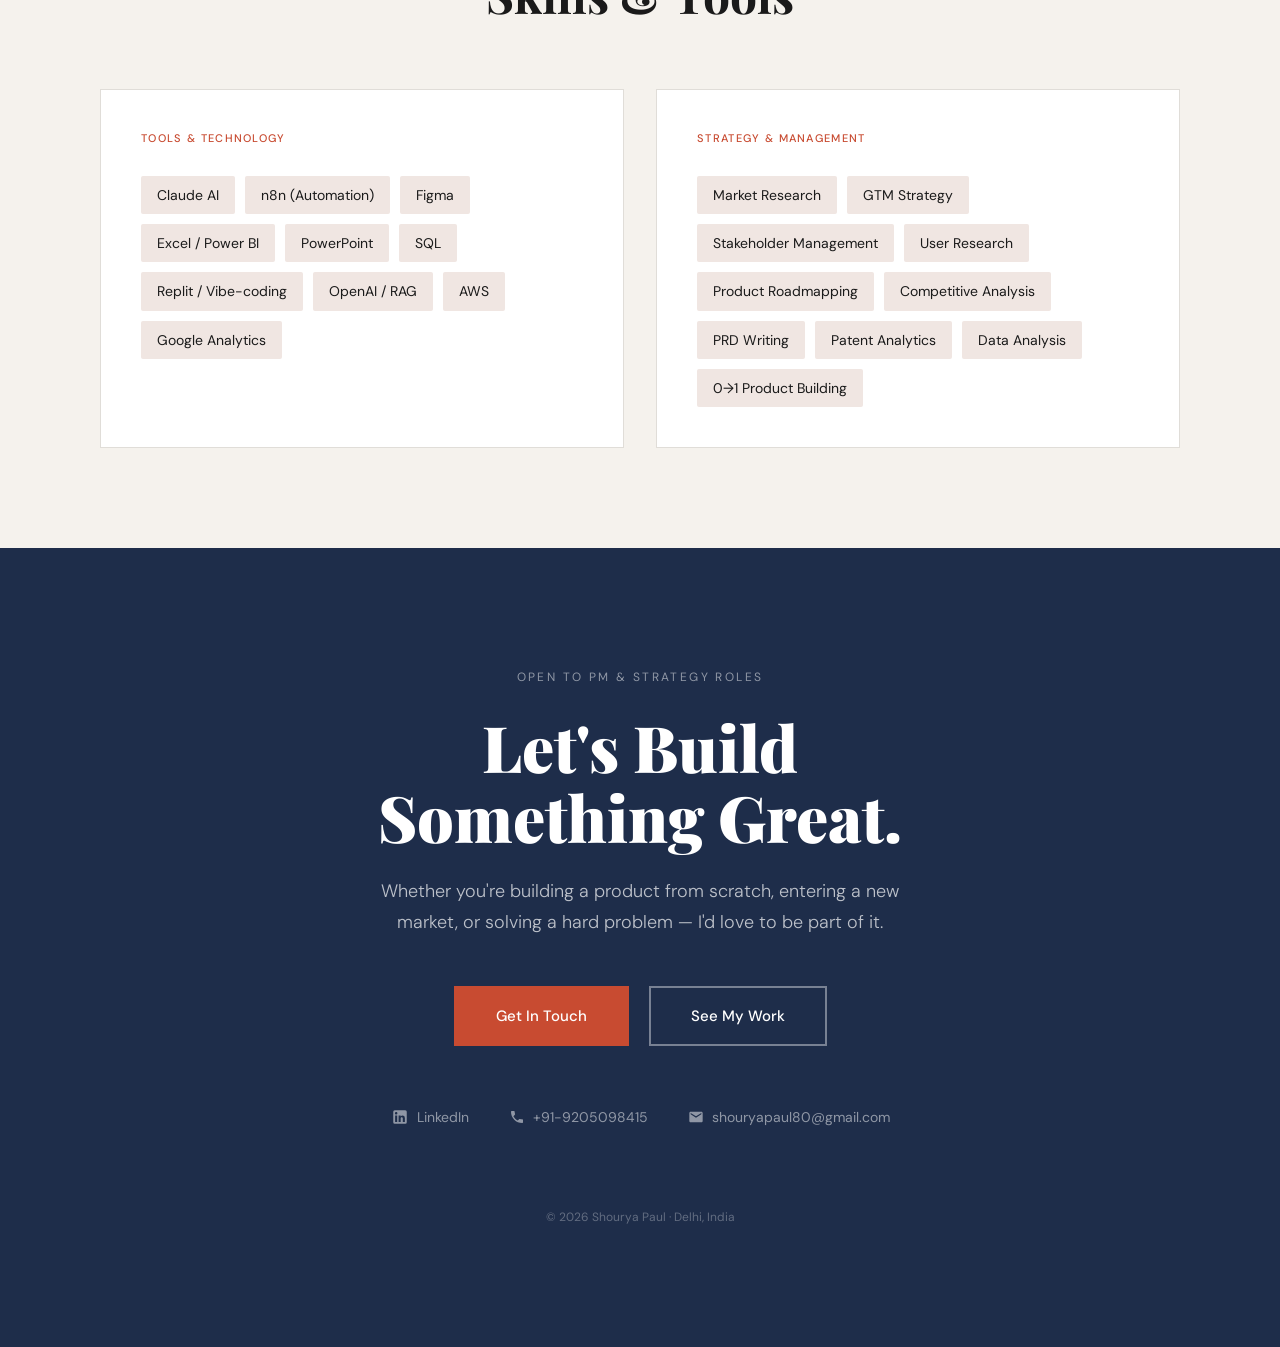
==== commit 4d9c9ae1: "Update index.html" ====
--- a/index.html
+++ b/index.html
@@ -125,6 +125,19 @@
     .nav-links a:hover { color: var(--accent); }
     .nav-links a:hover::after { width: 100%; }
 
+    .nav-resume {
+      font-family: 'DM Sans', sans-serif;
+      font-size: 13px;
+      font-weight: 500;
+      color: var(--accent) !important;
+      border: 1px solid var(--accent);
+      padding: 5px 14px;
+      border-radius: 2px;
+      transition: background 0.2s, color 0.2s;
+    }
+    .nav-resume:hover { background: var(--accent); color: white !important; }
+    .nav-resume::after { display: none !important; }
+
     .nav-linkedin {
       display: flex;
       align-items: center;
@@ -403,33 +416,6 @@
       font-weight: 300;
       font-size: 13px;
       color: var(--text-mid);
-    }
-
-    /* Tooltip */
-    .timeline-tooltip {
-      opacity: 0;
-      transform: translateY(8px);
-      transition: opacity 0.25s ease, transform 0.25s ease;
-      pointer-events: none;
-      position: absolute;
-      top: calc(100% + 8px);
-      left: 0;
-      background: white;
-      border-left: 4px solid var(--navy);
-      box-shadow: 0 8px 24px rgba(0,0,0,0.12);
-      padding: 16px 20px;
-      border-radius: 4px;
-      font-family: 'DM Sans', sans-serif;
-      font-size: 14px;
-      line-height: 1.6;
-      max-width: 280px;
-      z-index: 10;
-      color: var(--text-dark);
-    }
-
-    .timeline-tooltip.active {
-      opacity: 1;
-      transform: translateY(0);
     }
 
     /* ===================== 4. WORK PHILOSOPHY ===================== */
@@ -741,6 +727,7 @@
         <li><a href="/work.html">Work</a></li>
         <li><a href="/about.html">About</a></li>
         <li><a href="/contact.html">Contact</a></li>
+        <li><a href="https://iima1-my.sharepoint.com/:w:/g/personal/bpgp25shourya_iima_ac_in/IQBRQEPeNV-XToEo9DGmGY9GAXeZsDJCK5v2bTV4183C_gU?e=xTIPM1" target="_blank" rel="noopener noreferrer" class="nav-resume">Resume</a></li>
         <li>
           <a href="https://linkedin.com/in/shourya-paul22" target="_blank" rel="noopener noreferrer" class="nav-linkedin" aria-label="LinkedIn">
             <svg width="20" height="20" viewBox="0 0 24 24" fill="#1A1A1A">
@@ -768,30 +755,11 @@
 
           <h1 class="hero-name anim-2">Hi, I'm<br>Shourya<br>Paul.</h1>
 
-          <p class="hero-bio anim-3">PM &amp; Strategy professional with 5+ years across startups, consulting, and product. Co-founder at Hammett. Patent Analyst for Fortune 500s. Currently MBA at IIM Ahmedabad.</p>
-
-          <div class="metrics-bar anim-4">
-            <div class="metric">
-              <span class="metric-number">30%</span>
-              <span class="metric-label">YoY Revenue Growth</span>
-            </div>
-            <div class="metric">
-              <span class="metric-number">25%</span>
-              <span class="metric-label">Sales Automated</span>
-            </div>
-            <div class="metric">
-              <span class="metric-number">140+</span>
-              <span class="metric-label">Patent Analyses</span>
-            </div>
-            <div class="metric">
-              <span class="metric-number">20+</span>
-              <span class="metric-label">User Interviews</span>
-            </div>
-          </div>
-
-          <div class="hero-ctas anim-5">
+          <p class="hero-bio anim-3">A dedicated and innovative professional with a passion for business growth. I bring a unique blend of entrepreneurial spirit and technical acumen. Eager to apply my skills, I aim to drive success and contribute to business and product goals. Currently at IIM A</p>
+
+          <div class="hero-ctas anim-4">
             <a href="/work.html" class="btn-filled">See My Work</a>
-            <a href="resume.pdf" class="btn-outline" download>Download Resume</a>
+            <a href="https://iima1-my.sharepoint.com/:w:/g/personal/bpgp25shourya_iima_ac_in/IQBRQEPeNV-XToEo9DGmGY9GAXeZsDJCK5v2bTV4183C_gU?e=xTIPM1" class="btn-outline" target="_blank" rel="noopener noreferrer">Download Resume</a>
           </div>
         </div>
 
@@ -818,7 +786,6 @@
               <div class="timeline-card-role">Co-Founder</div>
               <div class="timeline-card-company">HAMMETT</div>
               <div class="timeline-card-period">2023 – Present</div>
-              <div class="timeline-tooltip">Built IoT products for pool automation. Grew revenue 30% YoY. Shipped RAG chatbot (25% inquiry automation), Power BI dashboards, and a custom CRM. Led 20+ user interviews to drive product decisions.</div>
             </div>
           </div>
           <div class="timeline-spacer">
@@ -830,26 +797,8 @@
               <div class="timeline-card-role">MBA</div>
               <div class="timeline-card-company">IIM Ahmedabad</div>
               <div class="timeline-card-period">2025 – Present</div>
-              <div class="timeline-tooltip">Blended PGP program. Focused on strategy, product management, and business leadership.</div>
             </div>
           </div>
-        </div>
-
-        <!-- Row 2: Devain (Left) -->
-        <div class="timeline-row left-side">
-          <div class="timeline-card-wrap">
-            <div class="timeline-card" style="border-top-color: #2D6A4F;">
-              <div class="timeline-card-role">Business Consultant</div>
-              <div class="timeline-card-company">Devain Healthcare</div>
-              <div class="timeline-card-period">2023 – 2024</div>
-              <div class="timeline-tooltip">Launched a hospital discovery platform. Led product roadmap, SEO improvements, and scoped the mobile app for next phase.</div>
-            </div>
-          </div>
-          <div class="timeline-spacer">
-            <div class="timeline-dot"></div>
-            <div class="timeline-year">2023–2024</div>
-          </div>
-          <div class="timeline-card-wrap"></div>
         </div>
 
         <!-- Row 3: Obhan Mason (Left) -->
@@ -859,7 +808,6 @@
               <div class="timeline-card-role">Senior Analyst</div>
               <div class="timeline-card-company">Obhan Mason</div>
               <div class="timeline-card-period">2021 – 2023</div>
-              <div class="timeline-tooltip">140+ patentability analyses for Fortune 500 clients in mobility &amp; EV. Conducted teardown analysis for 10+ litigation cases. Built AI policy to streamline patent drafting.</div>
             </div>
           </div>
           <div class="timeline-spacer">
@@ -876,7 +824,6 @@
               <div class="timeline-card-role">Engineer I</div>
               <div class="timeline-card-company">Dyson</div>
               <div class="timeline-card-period">2020 – 2021</div>
-              <div class="timeline-tooltip">Root-cause analysis of appliance failures. Implemented maintenance practices during COVID, reducing downtime by 8%.</div>
             </div>
           </div>
           <div class="timeline-spacer">
@@ -893,7 +840,6 @@
               <div class="timeline-card-role">B.Tech Mechanical</div>
               <div class="timeline-card-company">Delhi Tech. University</div>
               <div class="timeline-card-period">2016 – 2020</div>
-              <div class="timeline-tooltip">7.7 GPA. Published research paper at SAE US World Congress. Led sponsorship for EV Formula Student team, securing 8+ lakh INR.</div>
             </div>
           </div>
           <div class="timeline-spacer">
@@ -1062,13 +1008,6 @@
       });
     });
 
-    // 2. Timeline card hover — show/hide detail tooltip
-    document.querySelectorAll('.timeline-card').forEach(card => {
-      const tooltip = card.querySelector('.timeline-tooltip');
-      if (!tooltip) return;
-      card.addEventListener('mouseenter', () => tooltip.classList.add('active'));
-      card.addEventListener('mouseleave', () => tooltip.classList.remove('active'));
-    });
 
     // 3. Scroll-triggered fade-in for sections
     const observer = new IntersectionObserver((entries) => {
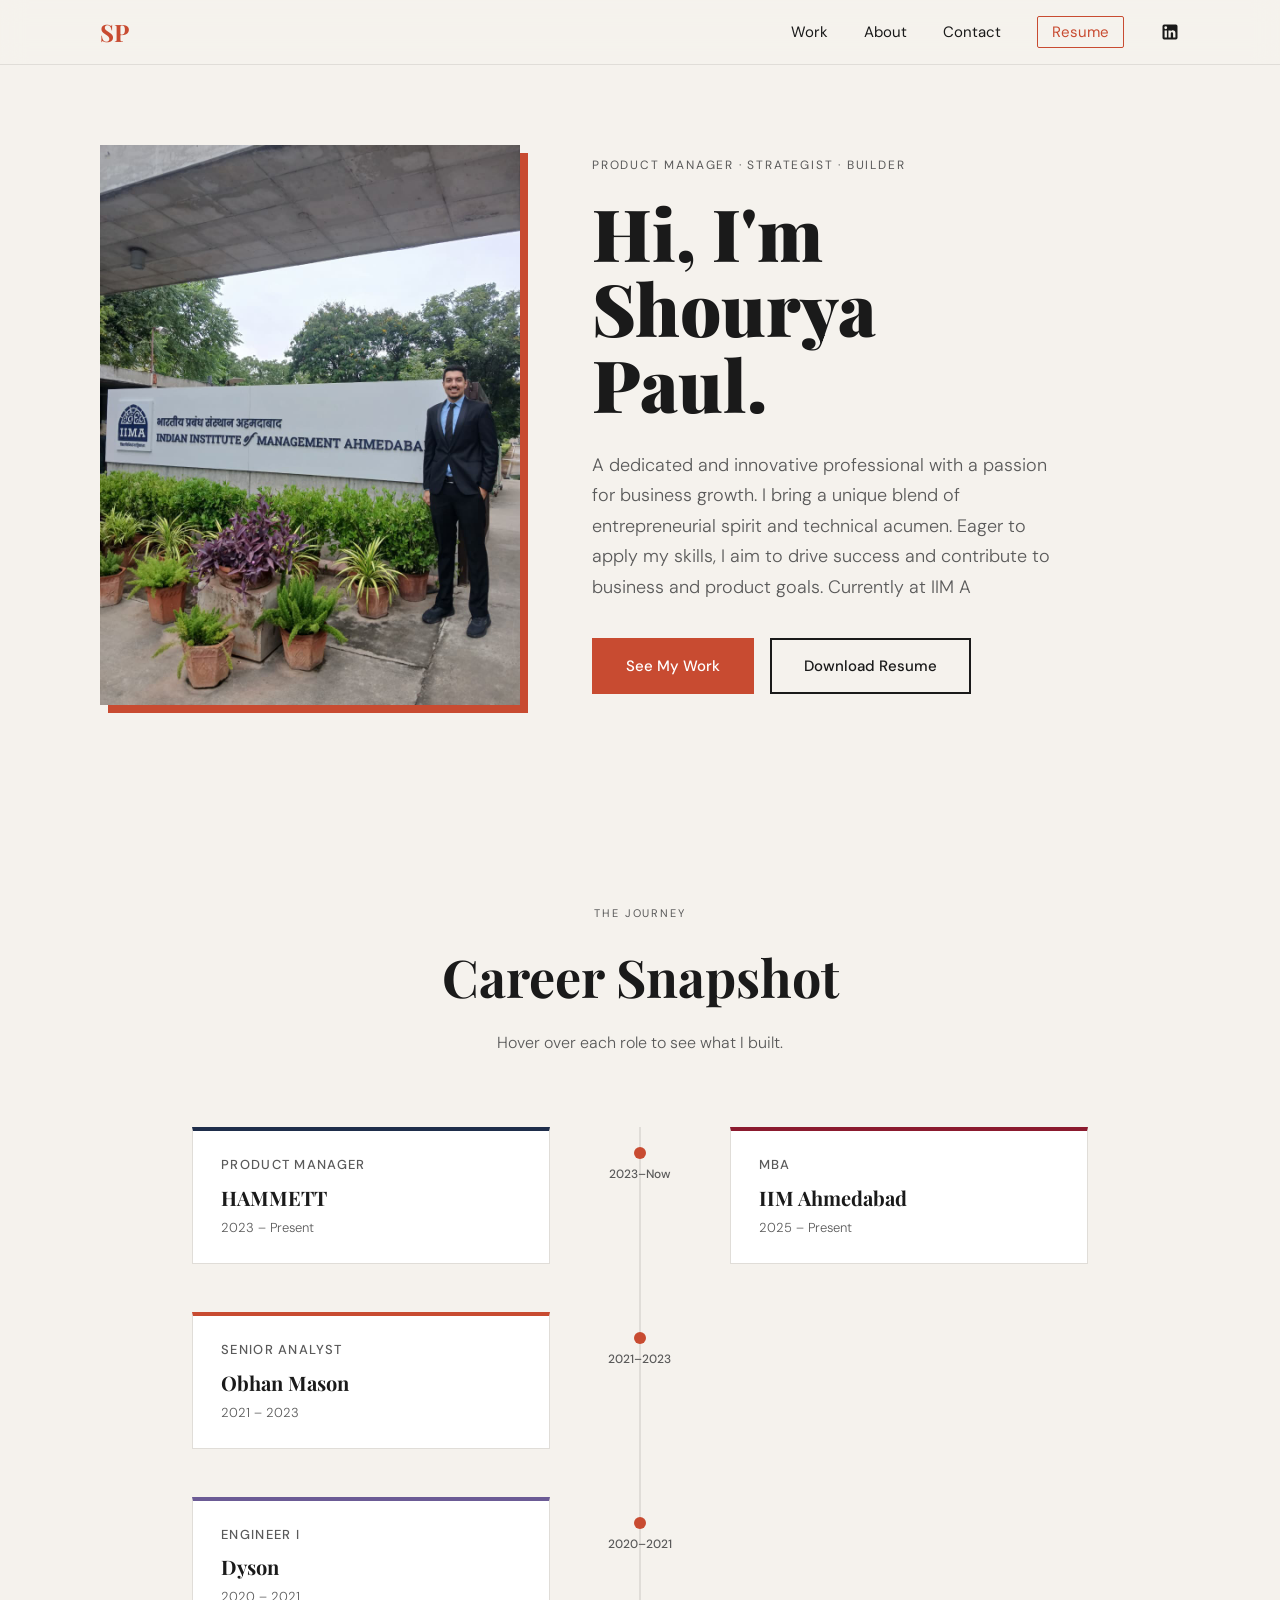
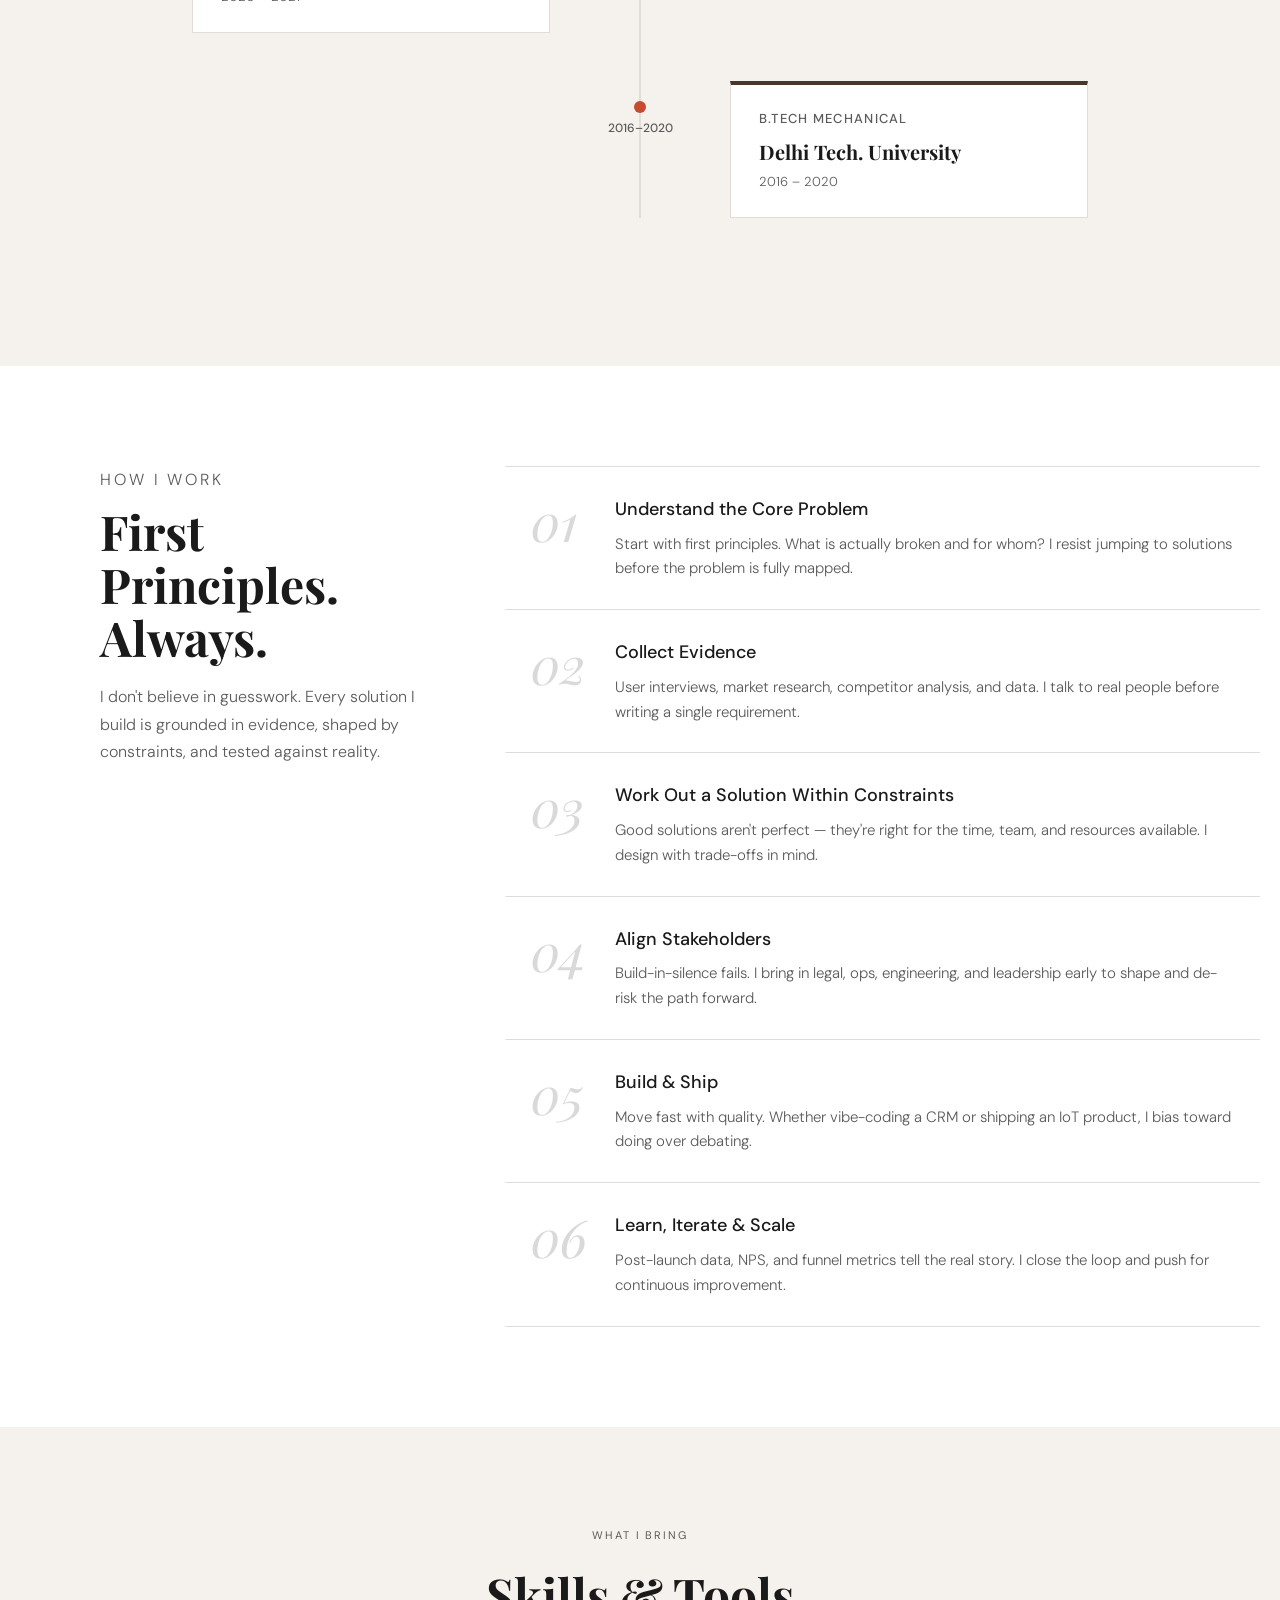
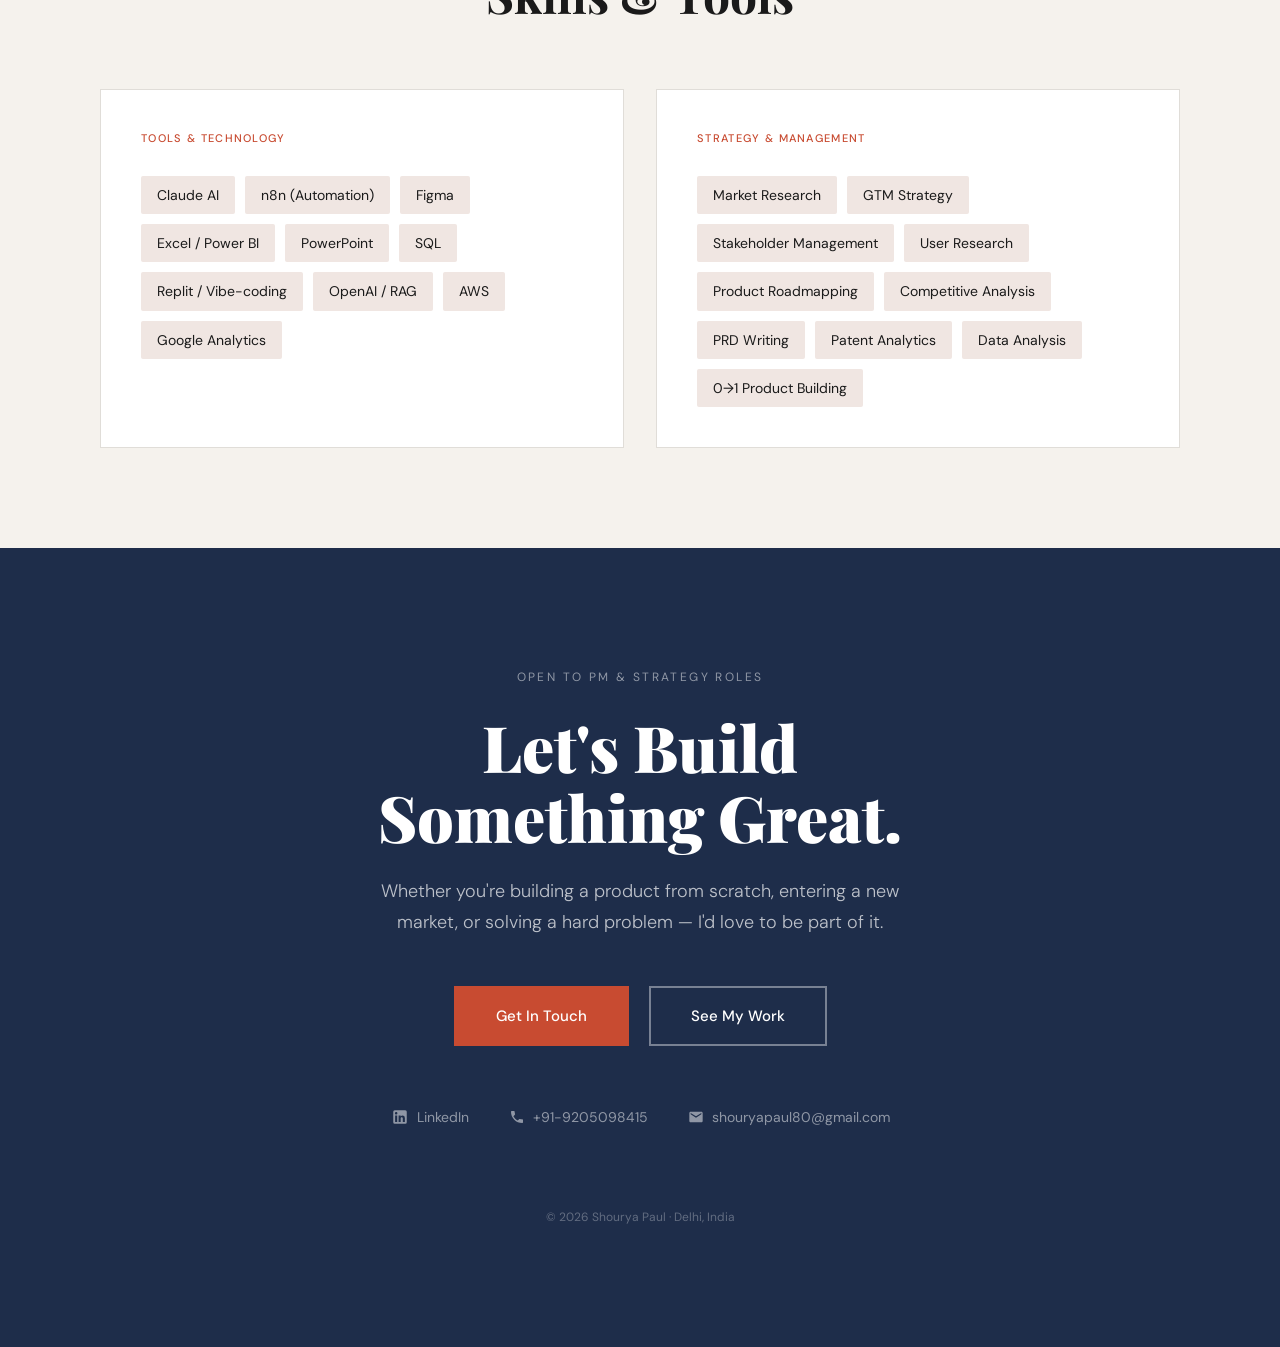
==== commit 57f4f38f: "Update Hammett designation to Product Manager" ====
--- a/index.html
+++ b/index.html
@@ -722,11 +722,11 @@
   <!-- ===================== NAV ===================== -->
   <nav>
     <div class="nav-inner">
-      <a href="/" class="nav-monogram">SP</a>
+      <a href="index.html" class="nav-monogram">SP</a>
       <ul class="nav-links">
-        <li><a href="/work.html">Work</a></li>
-        <li><a href="/about.html">About</a></li>
-        <li><a href="/contact.html">Contact</a></li>
+        <li><a href="work.html">Work</a></li>
+        <li><a href="about.html">About</a></li>
+        <li><a href="contact.html">Contact</a></li>
         <li><a href="https://iima1-my.sharepoint.com/:w:/g/personal/bpgp25shourya_iima_ac_in/IQBRQEPeNV-XToEo9DGmGY9GAXeZsDJCK5v2bTV4183C_gU?e=xTIPM1" target="_blank" rel="noopener noreferrer" class="nav-resume">Resume</a></li>
         <li>
           <a href="https://linkedin.com/in/shourya-paul22" target="_blank" rel="noopener noreferrer" class="nav-linkedin" aria-label="LinkedIn">
@@ -758,7 +758,7 @@
           <p class="hero-bio anim-3">A dedicated and innovative professional with a passion for business growth. I bring a unique blend of entrepreneurial spirit and technical acumen. Eager to apply my skills, I aim to drive success and contribute to business and product goals. Currently at IIM A</p>
 
           <div class="hero-ctas anim-4">
-            <a href="/work.html" class="btn-filled">See My Work</a>
+            <a href="work.html" class="btn-filled">See My Work</a>
             <a href="https://iima1-my.sharepoint.com/:w:/g/personal/bpgp25shourya_iima_ac_in/IQBRQEPeNV-XToEo9DGmGY9GAXeZsDJCK5v2bTV4183C_gU?e=xTIPM1" class="btn-outline" target="_blank" rel="noopener noreferrer">Download Resume</a>
           </div>
         </div>
@@ -783,7 +783,7 @@
         <div class="timeline-row left-side">
           <div class="timeline-card-wrap">
             <div class="timeline-card" style="border-top-color: #1E2D4A;">
-              <div class="timeline-card-role">Co-Founder</div>
+              <div class="timeline-card-role">Product Manager</div>
               <div class="timeline-card-company">HAMMETT</div>
               <div class="timeline-card-period">2023 – Present</div>
             </div>
@@ -970,7 +970,7 @@
 
       <div class="cta-buttons">
         <a href="mailto:shouryapaul80@gmail.com" class="btn-cta-filled">Get In Touch</a>
-        <a href="/work.html" class="btn-cta-outline">See My Work</a>
+        <a href="work.html" class="btn-cta-outline">See My Work</a>
       </div>
 
       <div class="cta-contact-row">
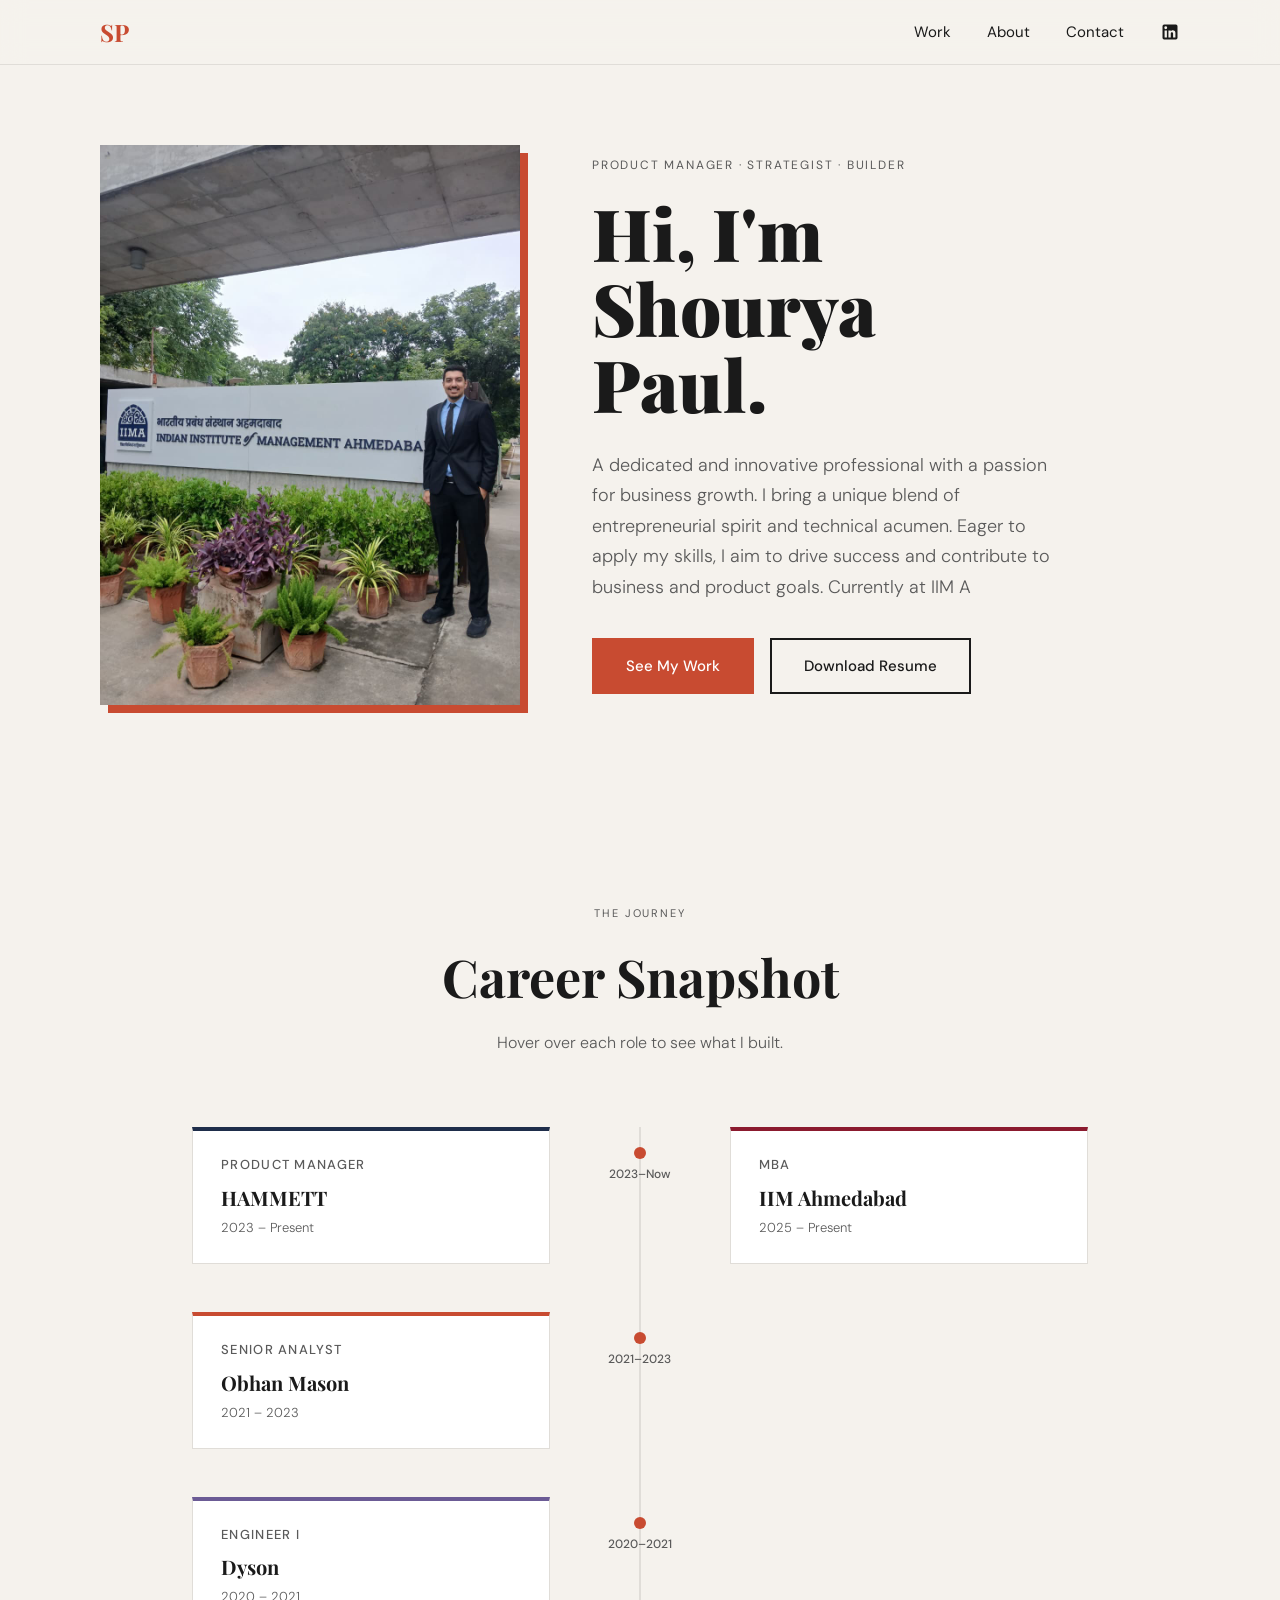
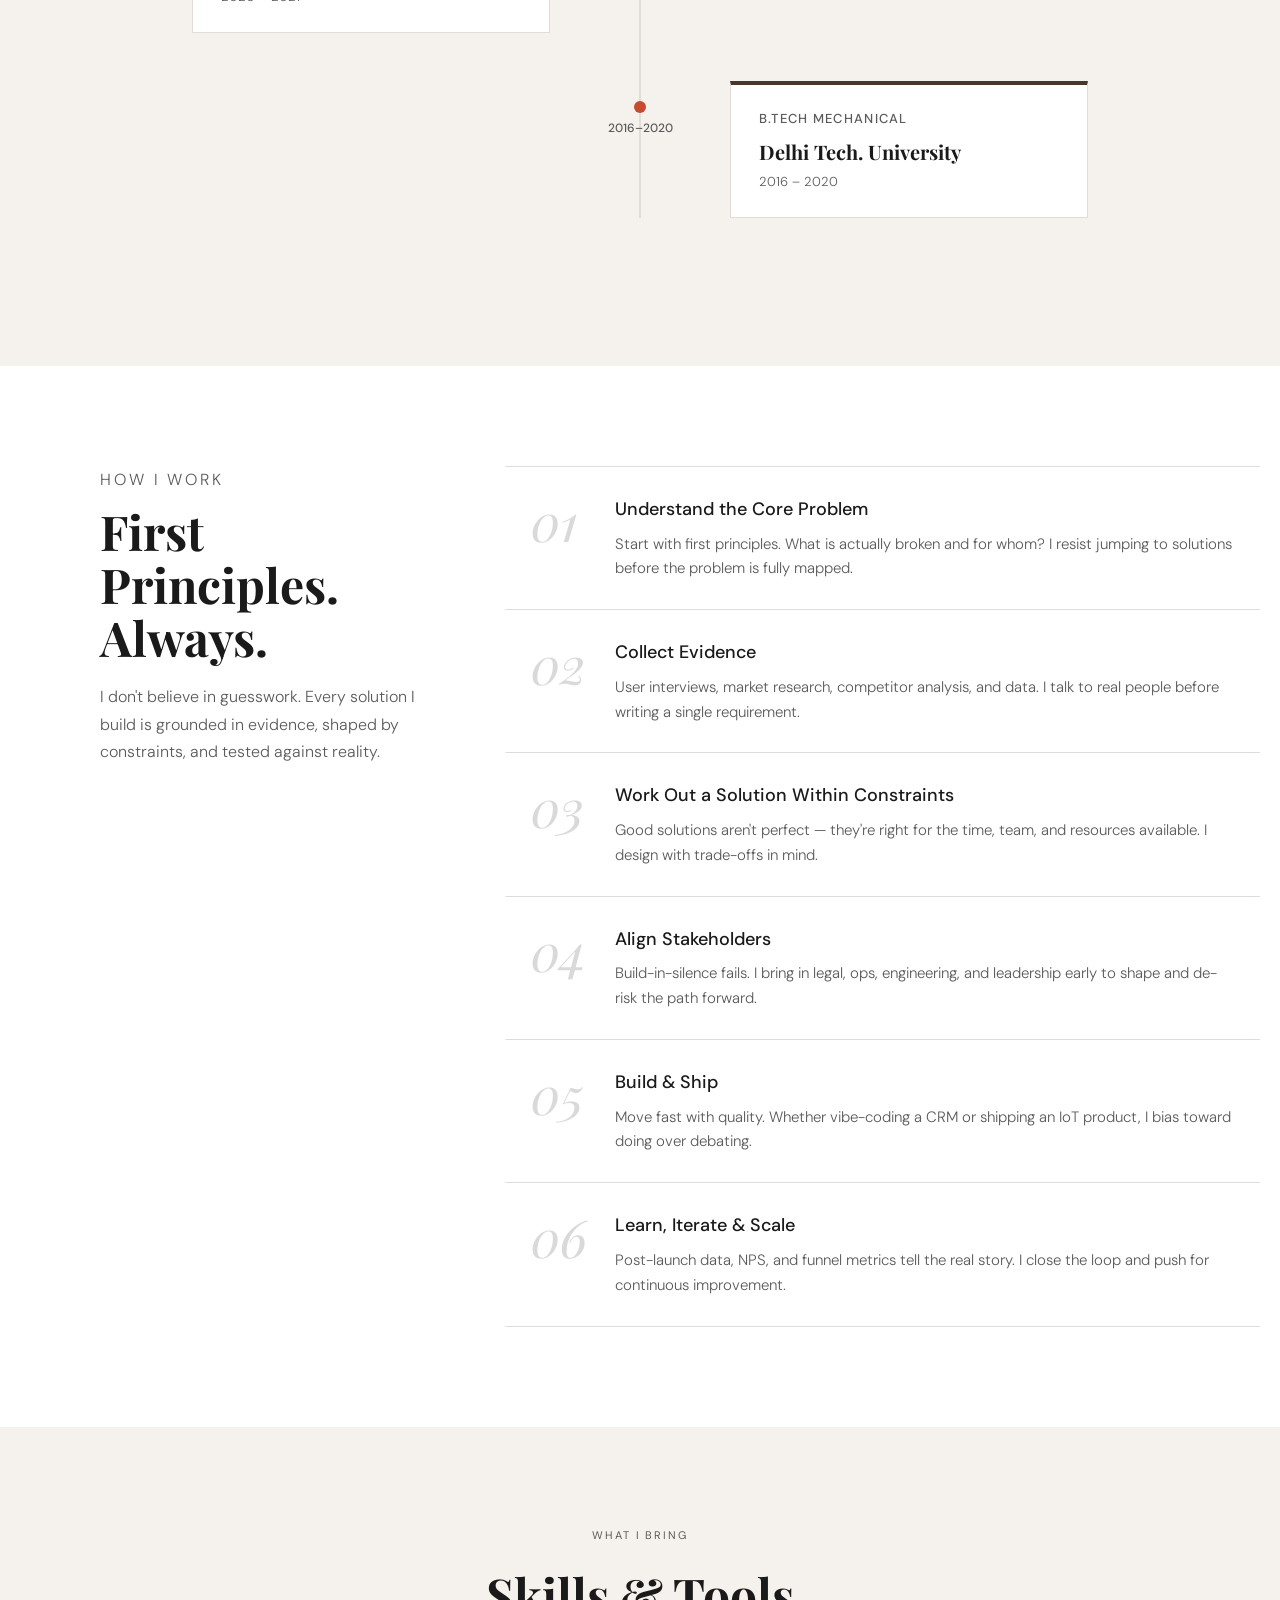
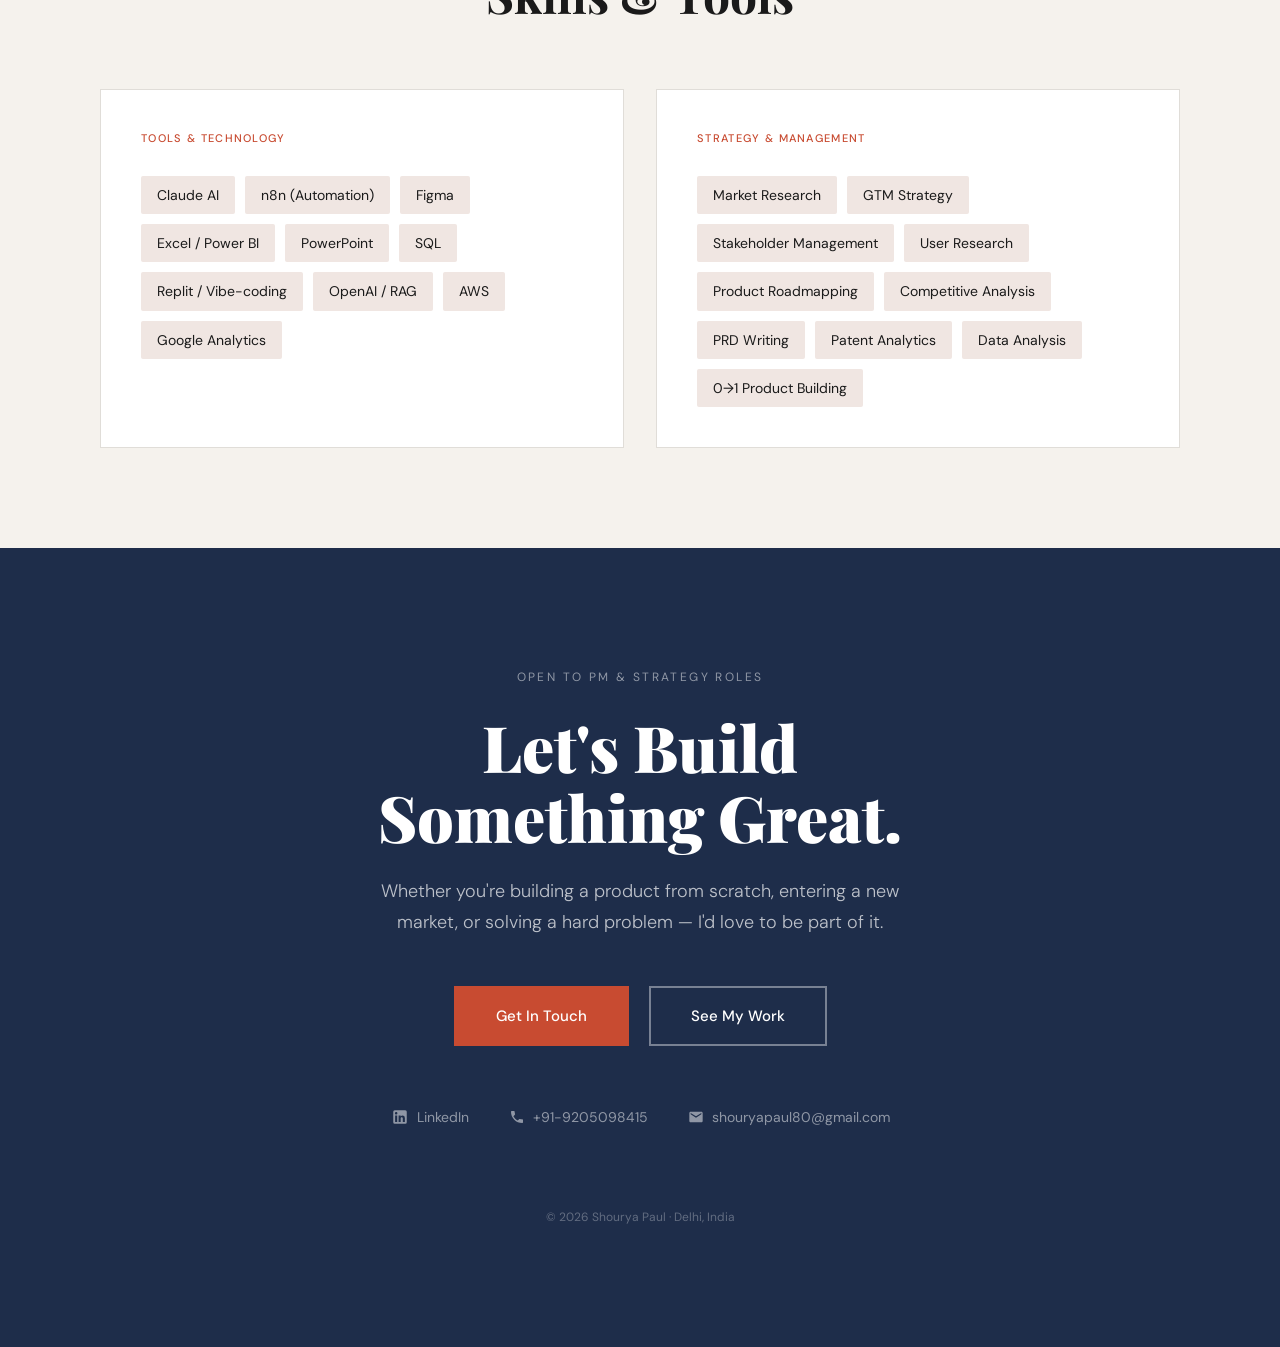
==== commit dd1c13aa: "Remove Resume nav button" ====
--- a/index.html
+++ b/index.html
@@ -125,18 +125,6 @@
     .nav-links a:hover { color: var(--accent); }
     .nav-links a:hover::after { width: 100%; }
 
-    .nav-resume {
-      font-family: 'DM Sans', sans-serif;
-      font-size: 13px;
-      font-weight: 500;
-      color: var(--accent) !important;
-      border: 1px solid var(--accent);
-      padding: 5px 14px;
-      border-radius: 2px;
-      transition: background 0.2s, color 0.2s;
-    }
-    .nav-resume:hover { background: var(--accent); color: white !important; }
-    .nav-resume::after { display: none !important; }
 
     .nav-linkedin {
       display: flex;
@@ -727,7 +715,7 @@
         <li><a href="work.html">Work</a></li>
         <li><a href="about.html">About</a></li>
         <li><a href="contact.html">Contact</a></li>
-        <li><a href="https://iima1-my.sharepoint.com/:w:/g/personal/bpgp25shourya_iima_ac_in/IQBRQEPeNV-XToEo9DGmGY9GAXeZsDJCK5v2bTV4183C_gU?e=xTIPM1" target="_blank" rel="noopener noreferrer" class="nav-resume">Resume</a></li>
+
         <li>
           <a href="https://linkedin.com/in/shourya-paul22" target="_blank" rel="noopener noreferrer" class="nav-linkedin" aria-label="LinkedIn">
             <svg width="20" height="20" viewBox="0 0 24 24" fill="#1A1A1A">
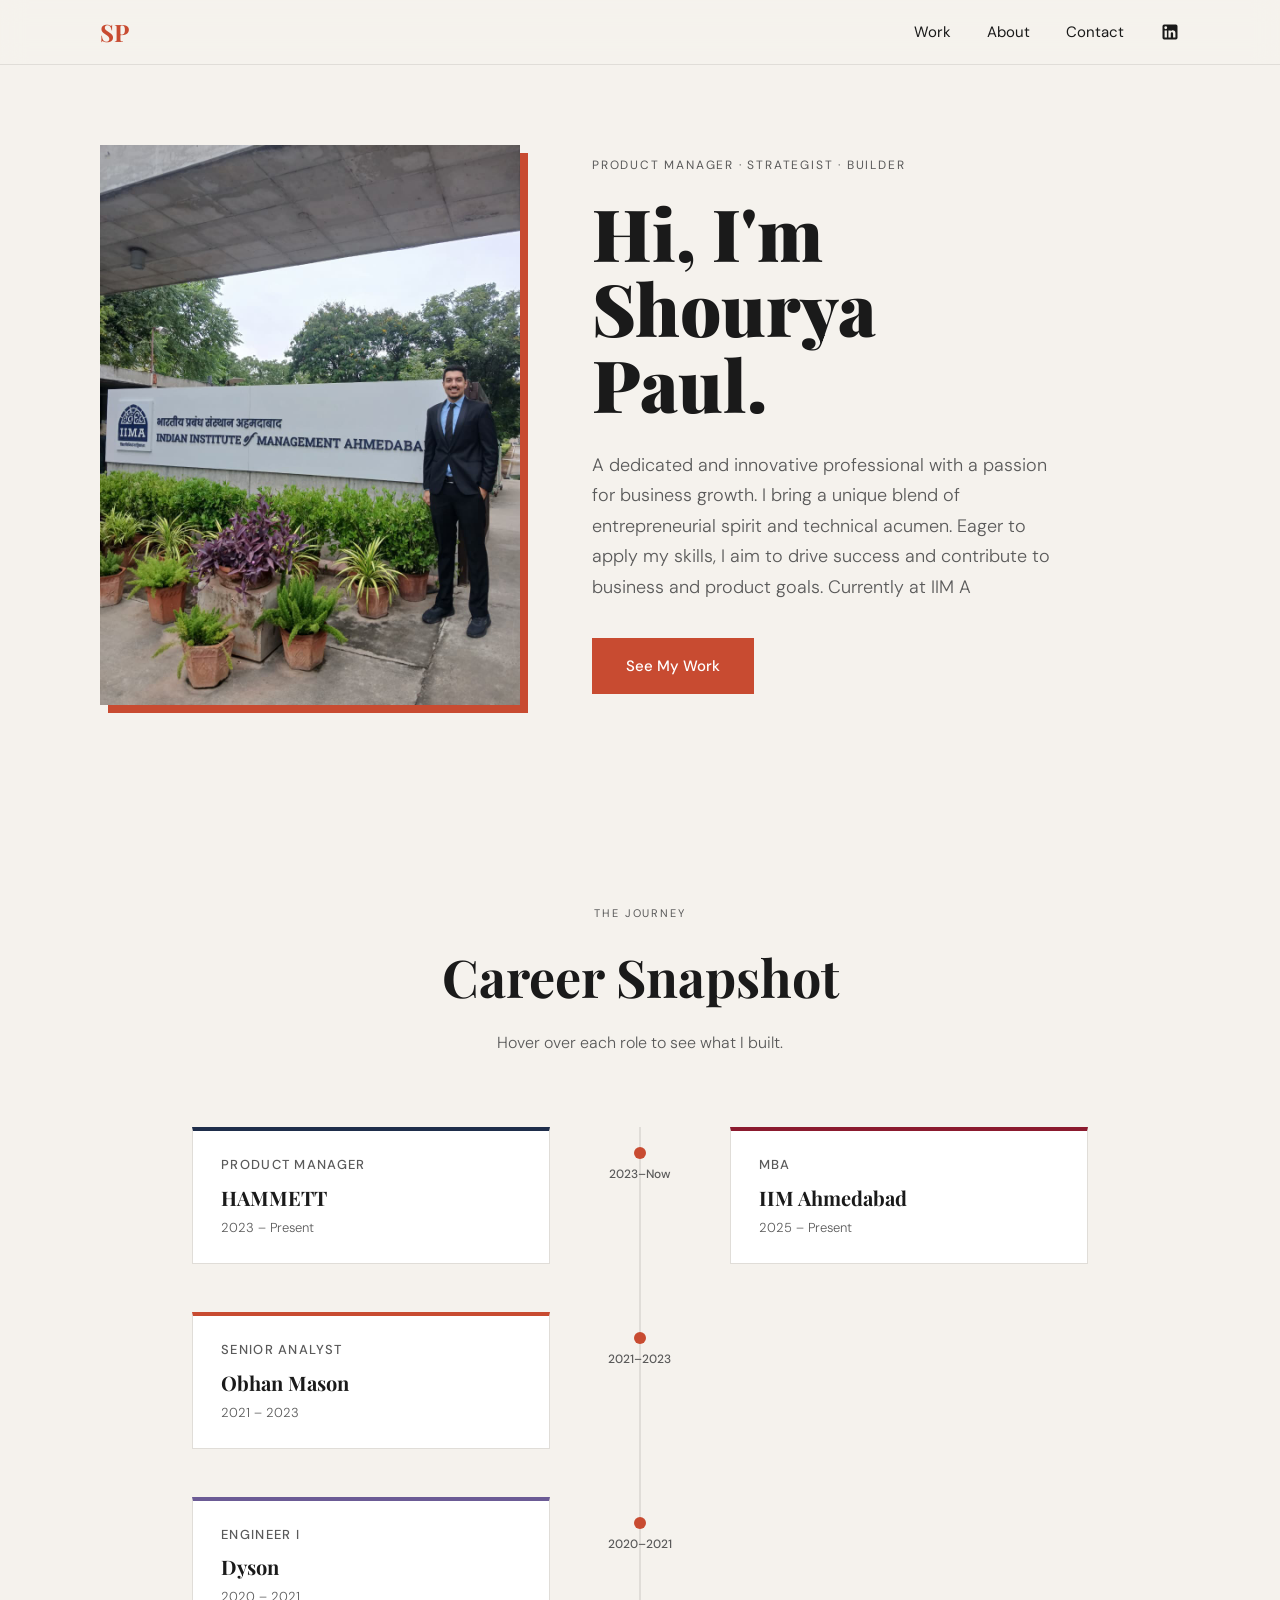
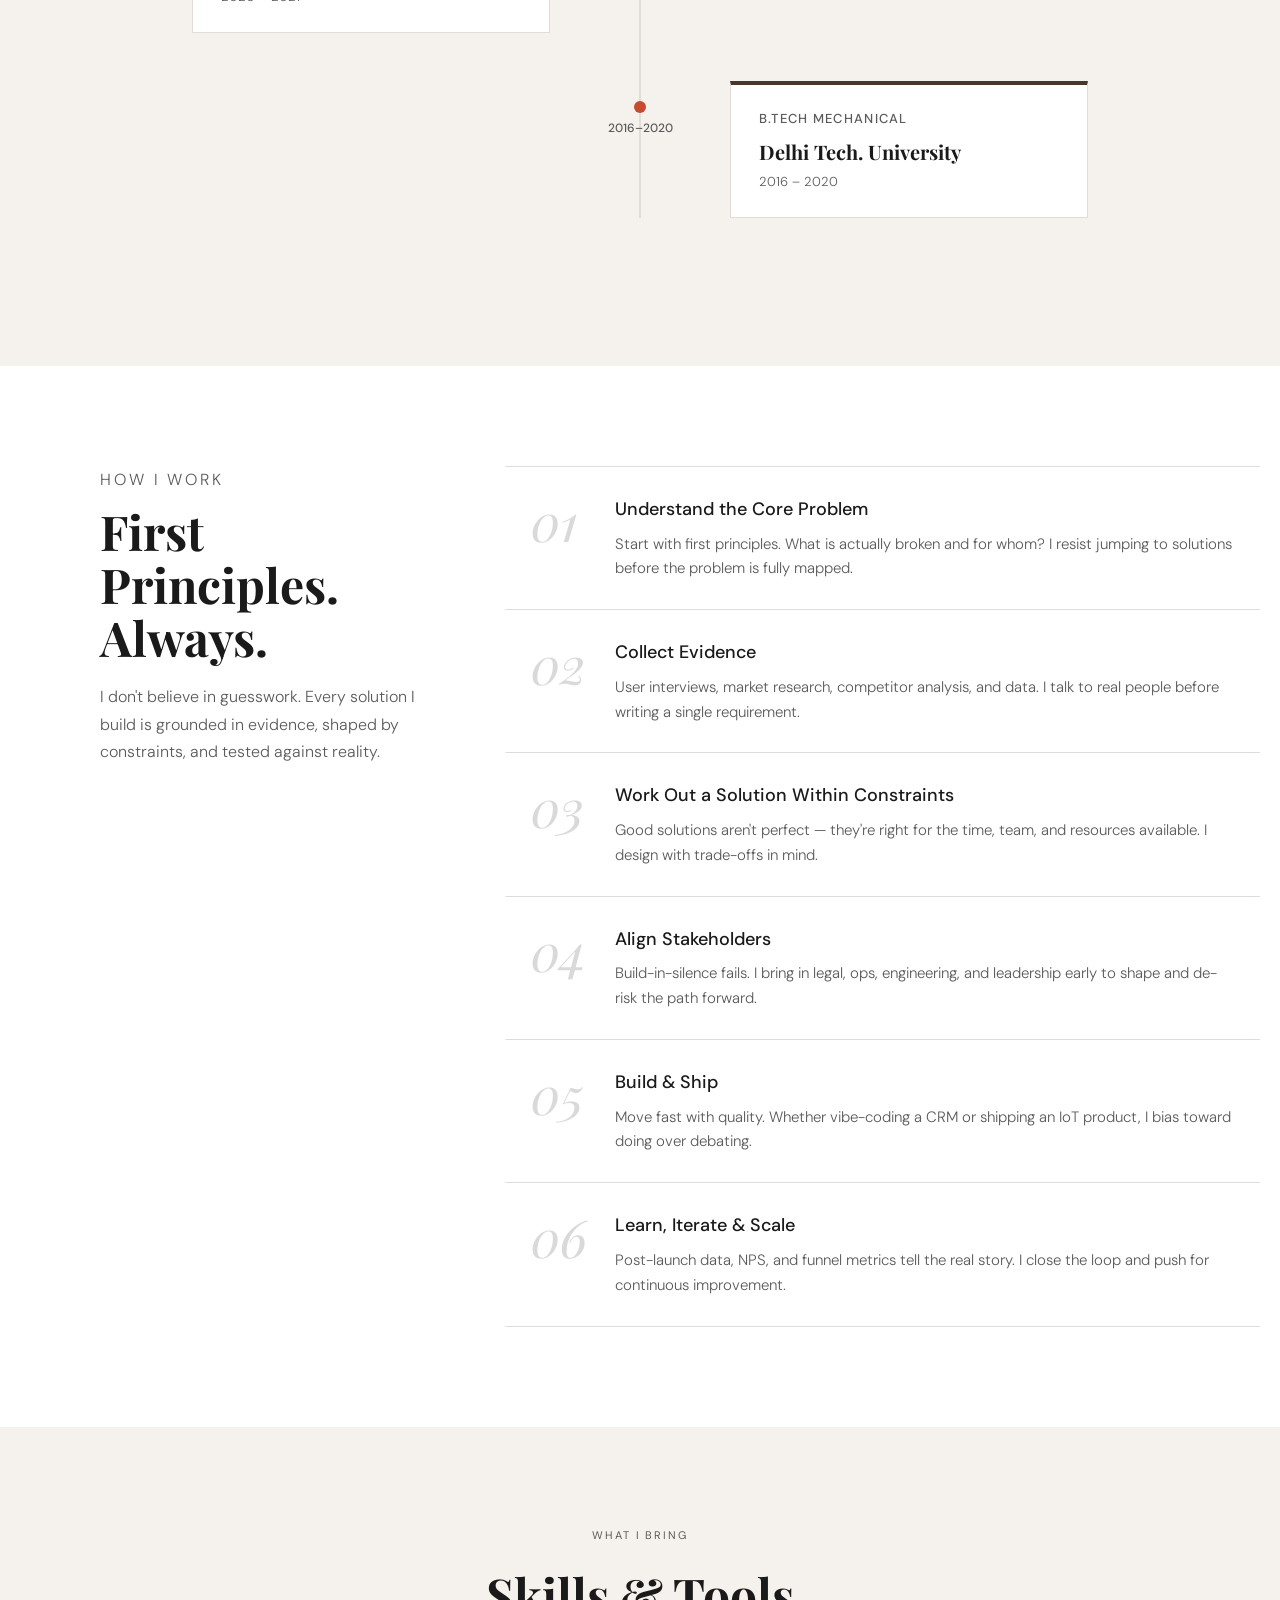
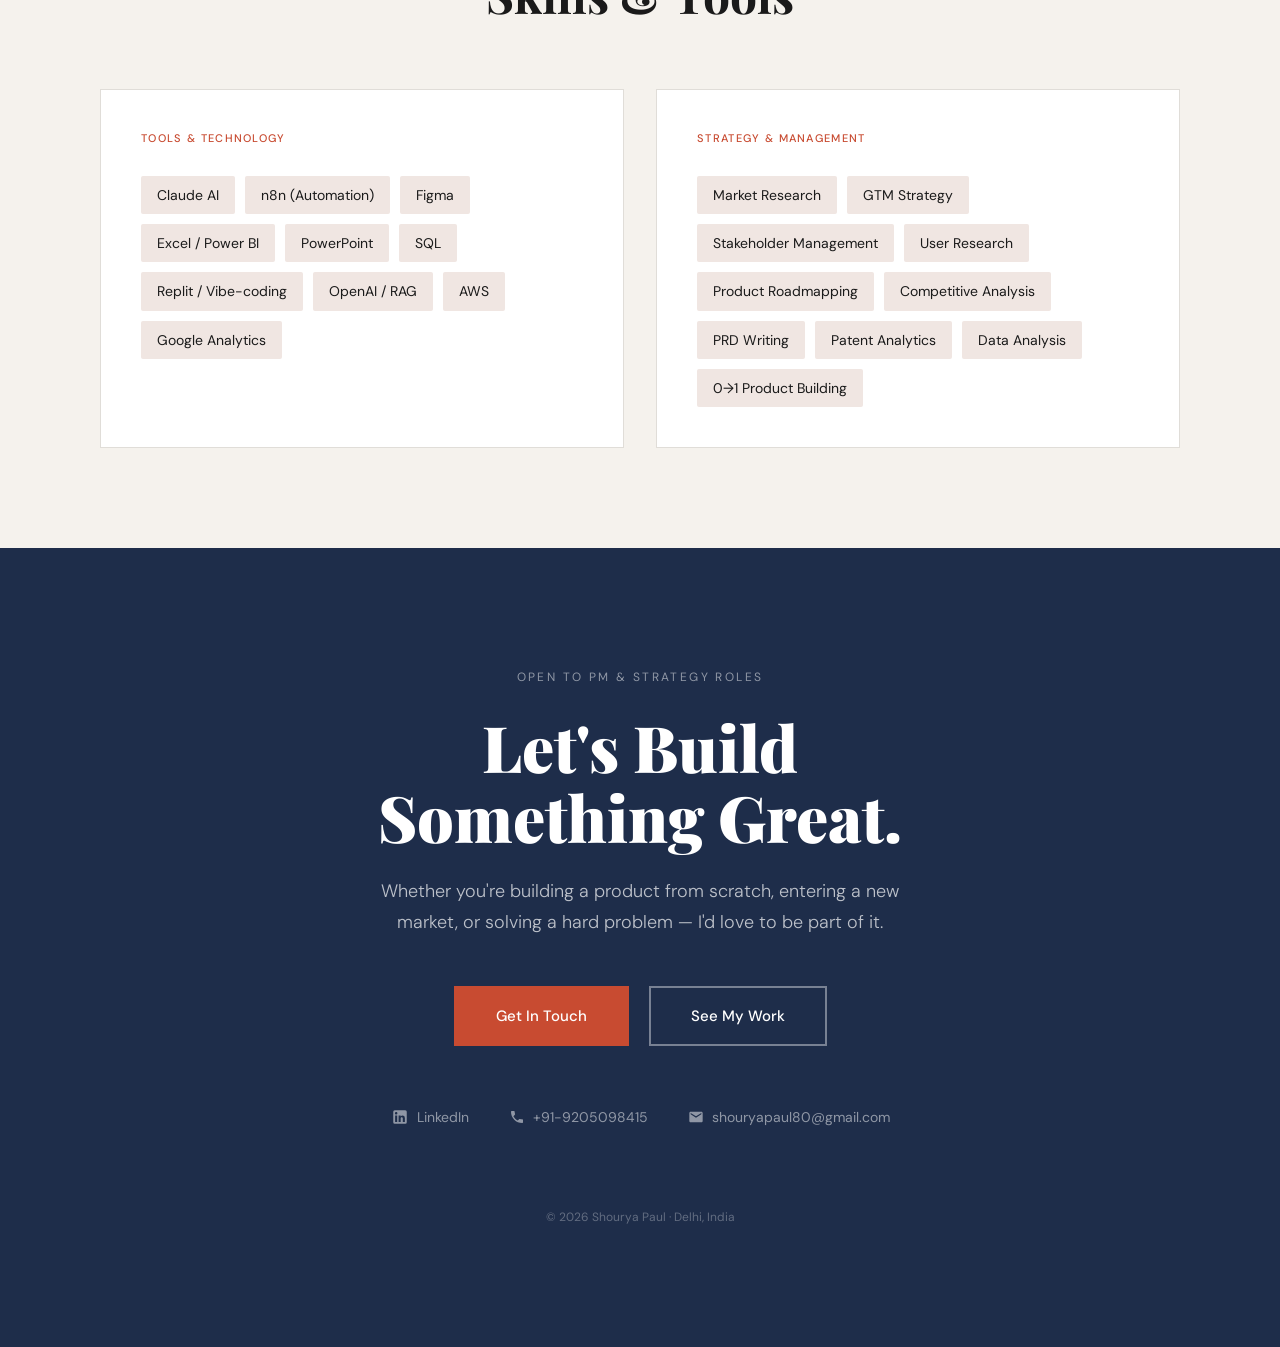
==== commit 2ee87b83: "Remove Download Resume button from hero" ====
--- a/index.html
+++ b/index.html
@@ -747,7 +747,6 @@
 
           <div class="hero-ctas anim-4">
             <a href="work.html" class="btn-filled">See My Work</a>
-            <a href="https://iima1-my.sharepoint.com/:w:/g/personal/bpgp25shourya_iima_ac_in/IQBRQEPeNV-XToEo9DGmGY9GAXeZsDJCK5v2bTV4183C_gU?e=xTIPM1" class="btn-outline" target="_blank" rel="noopener noreferrer">Download Resume</a>
           </div>
         </div>
 
